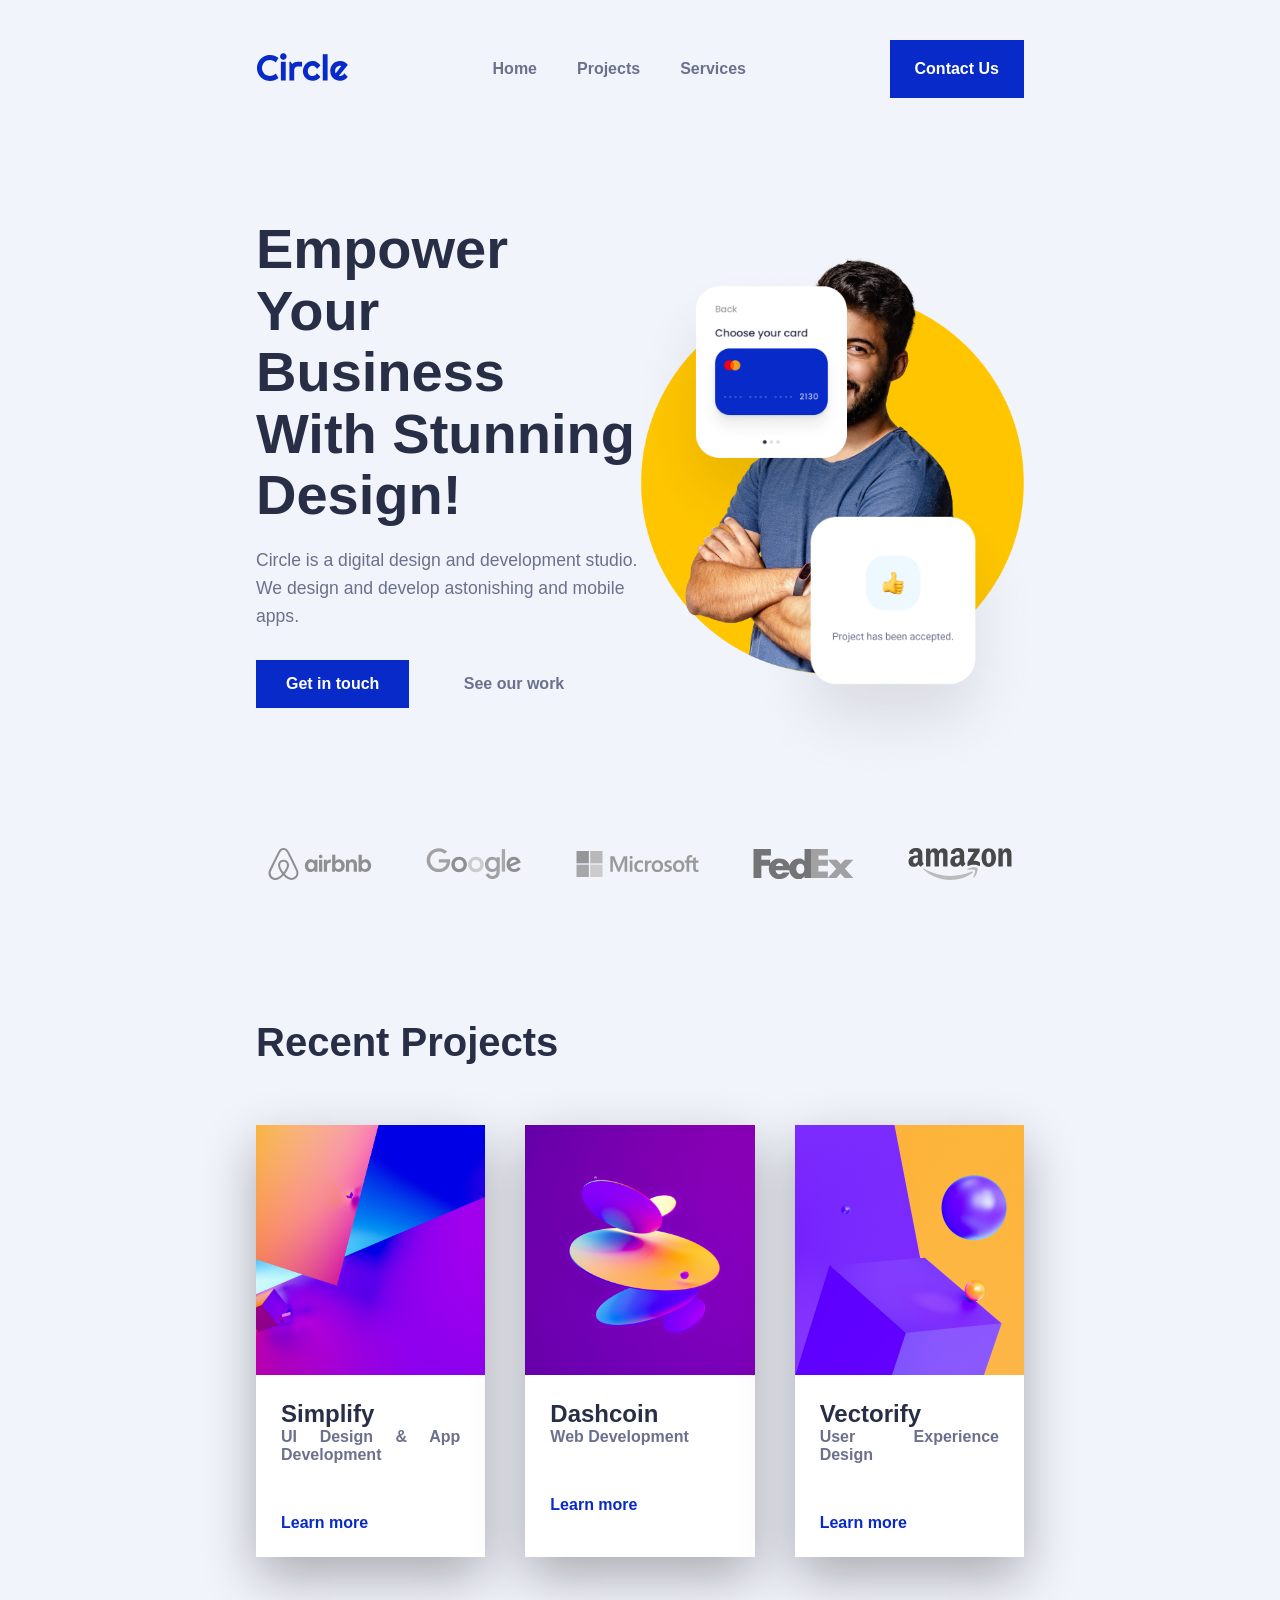
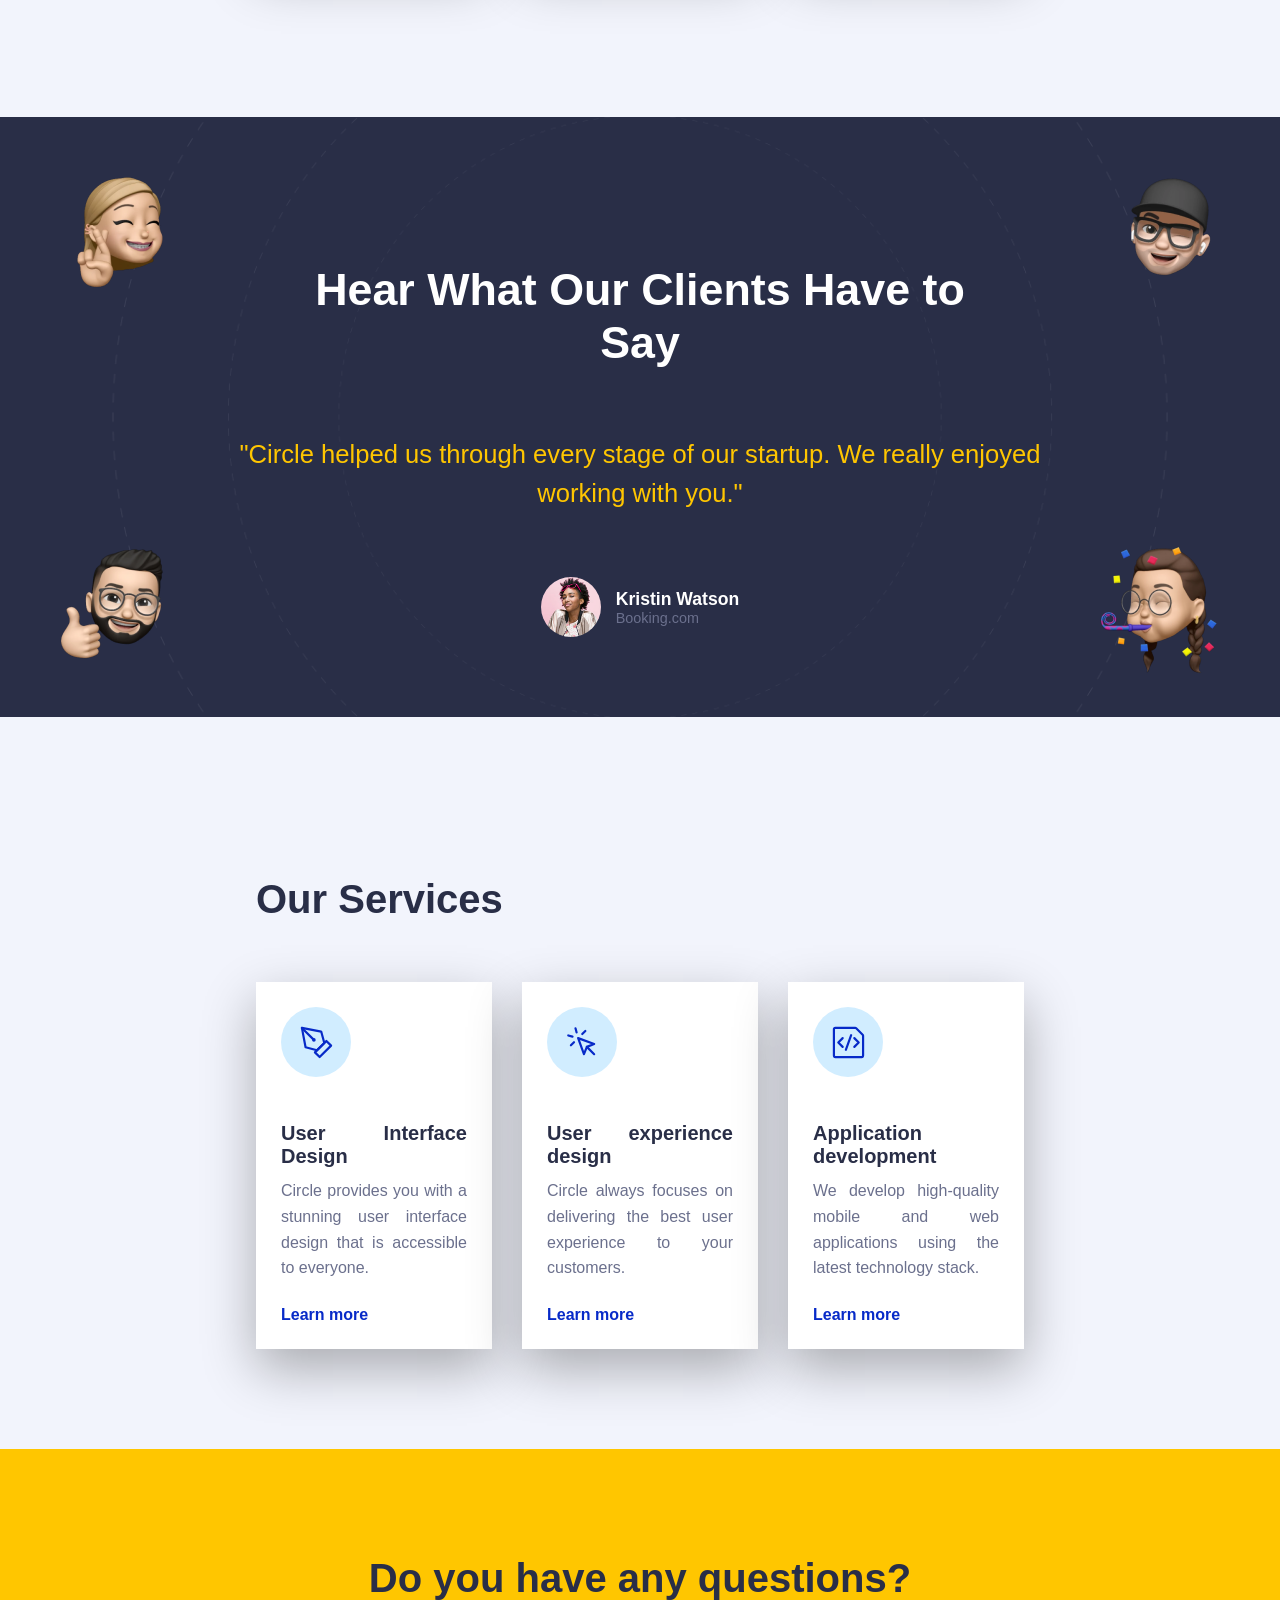
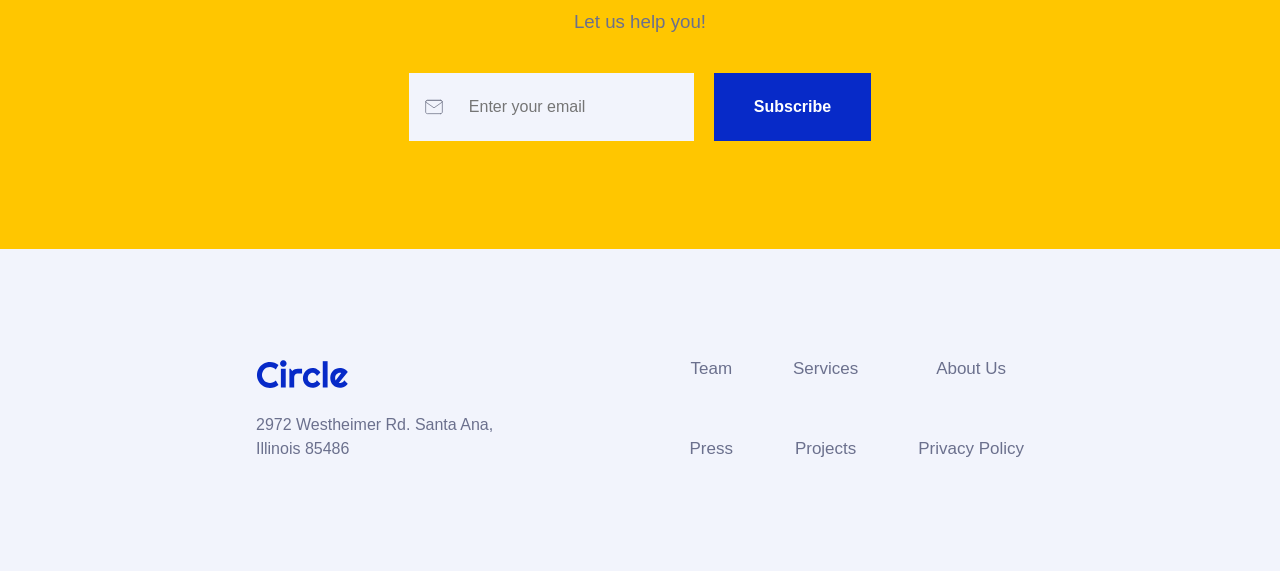
==== index.html @ 797c5183 "github limpio" ====
<!DOCTYPE html>
<html lang="en">

<head>
    <meta charset="UTF-8">
    <meta name="viewport" content="width=device-width, initial-scale=1.0">
    <title>Circle Agency - Home</title>

    <link rel="stylesheet" href="CSS/style.css">

    <link rel="icon" type="image/png" sizes="32x32" href="images/favicon/favicon-32x32.png">
    <link rel="icon" type="image/png" sizes="16x16" href="images/favicon/favicon-16x16.png">
    <link rel="shortcut icon" href="images/favicon/favicon.ico">
    <link rel="apple-touch-icon" sizes="180x180" href="images/favicon/apple-touch-icon.png">
    <link rel="manifest" href="images/favicon/site.webmanifest">
</head>

    <body>

        <header>   
            <nav>
                <div class="logo">
                    <a href="index.html"><img src="images/logos/circle.svg" alt="Circle Agency Logo"></a>
                </div>

                <ul class="nav-links">
                    <li><a href="index.html">Home</a></li>
                    <li><a href="projects.html?id=1">Projects</a></li>
                    <li><a href="#services">Services</a></li>
                </ul>
                <a href="contact.html" class="btn-contact">Contact Us</a>
            </nav>
        </header>

        <div class="div-hero">
            <div class="hero-content">
                <h1>Empower Your Business With Stunning Design!</h1>
                <h3>Circle is a digital design and development studio. We design and develop astonishing and mobile apps.</h3>                    
                <a href="#newsletter" class="btn-get">Get in touch</a>
                <a href="#projects" class="btn-see">See our work</a>
            </div>

            <div class="hero-image">
                <img src="images/hero-section/hero-image.png" alt="Hero Image"> 
                <img src="images/hero-section/card-1.png" alt="Hero Image 2">
                <img src="images/hero-section/card-2.png" alt="Hero Image 3">
            </div>
        </div>

        <section id="clients">
            <a href="#"><img src="images/logos/airbnb-logo.svg" alt="Airbnb Logo"></a>
            <a href="#"><img src="images/logos/google-logo.svg" alt="Google Logo"></a>
            <a href="#"><img src="images/logos/microsoft-logo.svg" alt="Microsoft Logo"></a>
            <a href="#"><img src="images/logos/fedex-logo.svg" alt="FedEx Logo"></a>
            <a href="#"><img src="images/logos/amazon-logo.svg" alt="Amazon Logo"></a>
        </section>

        <section id="projects">
            <h2>Recent Projects</h2>
            <div class="project-contaier">
                <article class="project-1">
                    <a href="projects.html?id=1">
                        <img src="images/projects-section/1.jpg" alt="Simplify Project">
                        <h4>Simplify</h4>
                        <p>UI Design & App Development</p>
                        <span class="learn-more">Learn more</span>
                    </a>
                </article>

                <article class="project-2">
                    <a href="projects.html?id=2">
                        <img src="images/projects-section/2.jpg" alt="Dashcoin Project">
                        <h4>Dashcoin</h4>
                        <p>Web Development</p>
                        <span class="learn-more">Learn more</span>
                    </a>
                </article>

                <article class="project-3">
                    <a href="projects.html?id=3">
                        <img src="images/projects-section/3.jpg" alt="Vectorify Project">
                        <h4>Vectorify</h4>
                        <p>User Experience Design</p>
                        <span class="learn-more">Learn more</span>
                    </a>
                </article>
            </div>
        </section>

        <section id="testimonial">
            <div class="testimonial-emojis">
                <img src="images/testimonial-section/memoji-1.png" class="emoji-1" alt="Emoji 1">
                <img src="images/testimonial-section/memoji-2.png" class="emoji-2" alt="Emoji 2">
                <img src="images/testimonial-section/memoji-3.png" class="emoji-3" alt="Emoji 3">
                <img src="images/testimonial-section/memoji-4.png" class="emoji-4" alt="Emoji 4">
            </div>
        
            <div class="testimonial-text">
                <h3>Hear What Our Clients Have to Say</h3>
            </div>

            <div class="testimonial-quote">
                <p>"Circle helped us through every stage of our startup. We really enjoyed working with you."</p>
            </div>

            <div class="testimonial-profile">
                <img src="images/testimonial-section/profile.png" alt="Profile Picture">
                <div class="testimonial-profile-info">
                    <p class="name">Kristin Watson</p>
                    <p class="origin">Booking.com</p>
                </div>
            </div>
        </section>

        <section id="services">
            <h2>Our Services</h2>

            <div class="project-contaier">
                <article>
                    <div class="circle-icono">
                        <img src="images/services-section/icons/1.svg" alt="Icon 1">
                    </div>

                    <h4>User Interface Design</h4>

                    <p>Circle provides you with a stunning user interface design that is accessible to everyone.</p>
                    <a href="">Learn more</a>
                </article>

                <article>
                    <div class="circle-icono">
                        <img src="images/services-section/icons/2.svg" alt="Icon 2">
                    </div>

                    <h4>User experience design</h4>

                    <p>Circle always focuses on delivering the best user experience to your customers.</p>
                    <a href="">Learn more</a>
                </article>

                <article>
                    <div class="circle-icono">
                        <img src="images/services-section/icons/3.svg" alt="Icon 3">
                    </div>

                    <h4>Application development</h4>

                    <p>We develop high-quality mobile and web applications using the latest technology stack.</p>
                    <a href="">Learn more</a>
                </article>
            </div>
        </section>

        <section id="newsletter">
            <h2>Do you have any questions?</h2>
            <h3>Let us help you!</h3>

            <form action="">
                <div class="input-container">
                    <img src="images/newsletter/icon/mail.svg" alt="mail" class="mail-icon">
                    <input type="email" placeholder="Enter your email">
                </div>

                <a href="contact.html" class="boton-estilo">Subscribe</a>
            </form>

        </section>

        <span class="arrow-up"></span>

        <footer class="footer">
            <div class="address-info">

                <a href="">
                    <img src="images/logos/circle.svg" alt="Circle Logo">
                </a>

                <p>2972 Westheimer Rd. Santa Ana, Illinois 85486</p>

            </div>

            <ul class="sitemap">
                <li><a href="#">Team</a></li>
                <li><a href="#services">Services</a></li>
                <li><a href="#">About Us</a></li>
                <li><a href="#">Press</a></li>
                <li><a href="projects.html?id=1">Projects</a></li>
                <li><a href="#">Privacy Policy</a></li>
            </ul>
        </footer>

    </body>
</html>
---- CSS/style.css ----
/* variables */
:root {
  /* Blues */
  --color-blue-1: #072AC8;
  --color-blue-2: #43D2FF;
  --color-blue-3: #A2D6F9;
  --color-blue-4: #D1EDFF;

  /* Neutral / Dark */
  --color-dark-1: #292E47;
  --color-dark-2: #6B708D;

  /* Light / Background */
  --color-light-1: #F2F4FC;
  --color-light-2: #ECF7FF;

  /* Accent */
  --color-yellow: #FFC600;
}


* {
    box-sizing: border-box;
    margin: 0;
    padding: 0;
    font-family: 'Roboto', sans-serif;
}

body {
    background-color: var(--color-light-1);
    font-family: 'Roboto', sans-serif;
}

/* Configuración básica de la barra */
nav {
    display: flex;
    justify-content: space-between; 
    align-items: center;            
    padding: 40px 20%;              
}

.nav-links {
    display: flex;
    list-style: none;
    gap: 40px;                      
    margin: 0;
    padding: 0;
}

.nav-links a {
    text-decoration: none;
    color: var(--color-dark-2);                  
    font-weight: 700;
    font-family: sans-serif;
}

.btn-contact {
    background-color: var(--color-blue-1);      
    color: white;
    padding: 20px 25px;
    text-decoration: none;
    font-weight: bold;
    border-radius: 0px;             
    transition: background 0.3s;
}

.btn-contact:hover {
    color: var(--color-dark-2);      
}

.nav-links a:hover {
    color: var(--color-blue-1);      
}

.logo img {
    height: 30px;                   
}

.div-hero {
    display: flex;
    align-items: center;
    justify-content: space-between;
    padding: 80px 20%;
}

.hero-content {
    flex: 1;
    max-width: 500px;
}

.hero-content h1 {
    font-size: 3.5rem;
    color: var(--color-dark-1);
    line-height: 1.1;
    margin-bottom: 20px;
    font-family: sans-serif;
}

.hero-content h3 {
    font-size: 1.1rem;
    color: var(--color-dark-2);
    font-weight: normal;
    margin-bottom: 30px;
    line-height: 1.6;
}

.hero-content .btn-see,
.hero-content .btn-get {
    display: inline-block;
    padding: 15px 30px;
    text-decoration: none;
    font-weight: bold;
    margin-right: 20px;
    transition: all 0.3s;
}

.hero-content .btn-get {
    background-color: var(--color-blue-1);
    color: white;
}

.btn-get:hover {
    color: var(--color-dark-2);
}

.hero-content .btn-see {
    background-color: transparent;
    color: var(--color-dark-2);
}

.btn-see:hover {
    color: var(--color-blue-1);
}

.hero-image {
    flex: 1;
    position: relative; 
    display: flex;
    justify-content: center;
    align-items: center;
}

.hero-image img[alt="Hero Image"] {
    width: 100%;
    max-width: 450px;
    z-index: 2;
}

.hero-image img[alt="Hero Image 2"], 
.hero-image img[alt="Hero Image 3"] {
    position: absolute;
    z-index: 3;
    width: 300px; 
}

.hero-image img[alt="Hero Image 2"] {
    top: 0;
    left: -5%;
}

.hero-image img[alt="Hero Image 3"] {
    bottom: -25%;
    right: -5%;
}

/* Clients Section (Cambiado a ID) */
#clients {
    display: flex;
    justify-content: space-around; 
    align-items: center;           
    flex-wrap: wrap;               
    padding: 60px 20%;             
    gap: 30px;                     
}

#clients a {
    display: flex;
    align-items: center;
    justify-content: center;
    opacity: 0.7;                  
    transition: all 0.3s ease;
}

#clients img {
    max-width: 150px;              
    height: auto;
    filter: grayscale(100%);       
}

#clients a:hover {
    opacity: 1;
}

#clients a:hover img {
    filter: grayscale(0%);
}

/* Projects Section*/
#projects {
    padding: 80px 20%;
}

#projects h2 {
    font-size: 2.5rem;
    color: var(--color-dark-1);
    margin-bottom: 60px;
    font-family: sans-serif;
}

.project-contaier {
    display: grid;
    grid-template-columns: repeat(3, 1fr); 
    gap: 40px; 
}

.project-contaier article {
    background-color: white;
    display: flex;
    flex-direction: column;
}

#services article:hover,
.project-contaier article:hover {
    box-shadow: 10px 10px 10px rgba(0, 0, 0, 0.637);
    transform: scale(1.05);
}

#projects .project-contaier img {
    width: 100%;
    height: 250px;
    display: block;
    object-fit: cover;
}




.project-contaier h4, 
.project-contaier p {
    padding: 0 25px; 
}

.project-contaier h4 {
    margin-top: 25px;
    margin-bottom: 0px;
    font-size: 1.5rem;
    color: var(--color-dark-1);
}

.project-contaier p {
    color: var(--color-dark-2);
    font-size: 1rem;
    margin-bottom: 50px;
    flex-grow: 1; 
}

#services a,
.project-contaier span{
    padding: 0 25px;
}

.project-contaier a {
    text-decoration: none;
    color: var(--color-blue-1);
    font-weight: 600;
    margin-bottom: 25px;
    transition: color 0.3s;
}

#services a:hover,
.project-contaier span:hover {
    text-decoration: underline;
}

/* Testimonial Section (Cambiado a ID) */
#testimonial {
    background-color: var(--color-dark-1);
    background-image: url("../images/testimonial-section/orbit.png");
    background-position: center;
    background-repeat: no-repeat;
    background-size: cover;
    max-width: 1350px;         
    margin: 80px auto;         
    padding: 80px 40px;        
    position: relative;        
    min-height: 600px;         
    display: flex;
    flex-direction: column;    
    justify-content: space-between; 
    align-items: center;       
    color: white;              
}

.testimonial-text {
    max-width: 700px;
}

.testimonial-text h3 {
    font-size: 2.8rem;
    line-height: 1.2;
    margin: 0;
    text-align: center;
}

.testimonial-quote {
    max-width: 850px;
}

.testimonial-quote p {
    font-size: 1.6rem;
    color: var(--color-yellow); 
    line-height: 1.5;
    margin: 0;
    text-align: center;
}

.testimonial-profile {
    display: flex;
    align-items: center;
    gap: 15px;
}

.testimonial-profile img {
    width: 60px;
    height: 60px;
    border-radius: 50%;
    object-fit: cover;
}

.testimonial-profile-info {
    text-align: left;
}

.testimonial-profile-info .name {
    font-weight: bold;
    font-size: 1.1rem;
    margin: 0;
}

.testimonial-profile-info .origin {
    color: var(--color-dark-2); 
    font-size: 0.9rem;
    margin: 0;
}

.testimonial-emojis img {
    position: absolute;
    width: 150px;  
    height: auto;
}

/* colocamos cada imoji en su posición (cada esquina del div testimonial)*/

.emoji-1 { top: 40px; left: 40px; }
.emoji-2 { top: 40px; right: 40px; }
.emoji-3 { bottom: 40px; left: 40px; }
.emoji-4 { bottom: 40px; right: 40px; }

/* Services Section (Cambiado a ID) */
#services {
    padding: 80px 20%;
}

#services h2 {
    font-size: 2.5rem;
    color: var(--color-dark-1);
    margin-bottom: 60px;
    font-family: sans-serif;
}

#services .project-contaier {
    display: grid;
    grid-template-columns: repeat(3, 1fr);
    gap: 30px;
}

#services article {
    background-color: white;
    display: flex;
    flex-direction: column;
    align-items: flex-start; 
}

/* añadimos el círculo alrededor de los iconos */
.circle-icono {
    background-color: var(--color-blue-4);
    border-radius: 50%;
    width: 70px;          /* Ajusta el tamaño del círculo aquí */
    height: 70px;         /* Debe ser igual al width para que sea un círculo perfecto */
    display: flex;        /* Activamos flexbox para centrar el icono */
    justify-content: center; /* Centrado horizontal */
    align-items: center;     /* Centrado vertical */
    margin-left: 25px;    /* Alineado con el padding de tus textos */
    margin-top: 25px;
    margin-bottom: 20px;
}

/* Ajustamos el tamaño del icono (SVG) dentro del círculo */
.circle-icono img {
    width: 35px;          /* El icono debe ser más pequeño que el círculo */
    height: auto;
    padding: 0;           /* Quitamos los paddings antiguos que movían la imagen */
    display: block;
}

#services h4 {
    font-size: 1.25rem;
    color: var(--color-dark-1);
    margin-bottom: 10px;
    font-family: sans-serif;
}

#services p {
    color: var(--color-dark-2);
    line-height: 1.6;
    margin-bottom: 25px;
    flex-grow: 1; 
}

#services a {
    text-decoration: none;
    color: var(--color-blue-1);
    font-weight: 600;
    transition: color 0.3s;
}

/* Footer */
.footer {
    background-color: var(--color-light-1);
    display: flex;
    justify-content: space-between; 
    align-items: flex-start;        
    padding: 60px 20%;
    margin: 50px 0px;  
}

.address-info {
    max-width: 250px;
}

.address-info img {
    height: 30px;
    margin-bottom: 20px;
}

.address-info p {
    color: var(--color-dark-2);
    font-size: 16px;
    line-height: 1.5;
}

.sitemap {
    display: grid;
    grid-template-columns: repeat(3, auto); 
    grid-template-rows: repeat(2, auto);    
    gap: 60px 60px; 
    list-style: none;
    margin: 0;
    padding: 0;
    text-align: center; 
}

.sitemap a {
    text-decoration: none;
    color: var(--color-dark-2);
    font-size: 17px;
    transition: color 0.3s ease;
}

.sitemap a:hover {
    color: var(--color-blue-1);
}

/* Newsletter (Cambiado a ID) */
#newsletter {
    background-color: var(--color-yellow);
    max-width: 1350px;         
    margin: 20px auto;         
    min-height: 400px;    
    display: flex;        
    flex-direction: column; 
    justify-content: center; 
    align-items: center;    
    padding: 40px; 
}

#newsletter h2 {
    color: var(--color-dark-1);
    font-size: 2.5rem;
    margin-bottom: 10px;
}

#newsletter h3 {
    color: var(--color-dark-2);
    font-weight: normal;
    margin-bottom: 40px;
}

#newsletter form {
    display: flex;
    justify-content: center;
    gap: 20px;
    align-items: stretch;   
}

.input-container {
    position: relative;
    max-width: 550px;
}

.mail-icon {
    position: absolute;
    left: 15px;
    top: 50%;
    transform: translateY(-50%); 
    width: 20px;
    opacity: 0.6;
}

#newsletter input {
    width: 100%;
    padding: 25px 25px 25px 60px; 
    border: none;
    background-color: var(--color-light-1);
    font-size: 1rem;
}

.boton-estilo {
    background-color: var(--color-blue-1);
    color: white;
    padding: 0 40px;
    border: none;
    font-weight: bold;
    cursor: pointer;
    transition: background 0.3s;
    display: flex;
    align-items: center;
    text-decoration: none;
}

.newsletter-subscribe:hover {
    color: var(--color-dark-2);
}

#newsletter input:hover {
    outline: 2px solid var(--color-blue-1);
}

/* El resto de estilos (Contact form, Project.html, Responsive) permanecen igual */
#contact-form {
    max-width: 1300px;
    margin: 60px auto;
    padding: 40px;
    background-color: transparent; 
}

#contact-form h1 {
    font-size: 4rem; 
    color: #2b334d;
    margin-bottom: 30px;
    font-weight: 700;
}

#contact-form div {
    margin-bottom: 20px;
}

#contact-form label {
    display: block;
    margin-bottom: 12px;
    color: #6b728e;
    font-size: 1.1rem;
}

#contact-form input[type="text"],
#contact-form input[type="email"],
#contact-form input[type="phone"],
#message,
#contact-form textarea {
    width: 100%;
    padding: 22px;
    border: none;
    background-color: #e2e6f0; 
    font-size: 1rem;
    color: #2b334d;
    outline: none;
    transition: all 0.3s ease;
}

#contact-form input:hover, 
#contact-form textarea:hover {
    background-color: #d8dceb;
}

#message {
    min-height: 200px; 
}

#contact-form > div:nth-of-type(2) {
    display: flex;
    gap: 30px;
}

#contact-form > div:nth-of-type(2) > div {
    flex: 1; 
}

#submitBtn {
    width: 100%;
    background-color: #072ac8; 
    color: white;
    padding: 25px;
    border: none;
    font-size: 1.1rem;
    font-weight: 600;
    cursor: pointer;
    margin-top: 30px;
    transition: background-color 0.3s;
}

#submitBtn:hover {
    background-color: #051a80;
}

#project {
    max-width: 1300px; 
    width: 100%;
    margin: 80px auto; 
    padding: 0 40px;
}

.title {
    font-size: 2.5rem;
    font-weight: 800;
    color: #1a202c;
    margin-bottom: 8px;
}

#project > div:first-of-type {
    display: flex;
    justify-content: space-between; 
    align-items: center;
    margin-bottom: 40px;
    color: #718096; 
    font-size: 1.23rem;
}

.project-image {
    width: 100%;
    margin-bottom: 40px;
}

/* Imagen principal de projects.html*/
.project-image img {
    width: 100%;
    height: auto;
    display: block;
    border-radius: 4px;
}

article {
    color: #4a5568;
    font-size: 1rem;
    text-align: justify; 
    max-width: 100%;
}

/*poner sombra muy suave detrás de las tarjetas de projects, services y la imagen general de projects.html*/
.project-image img{
    box-shadow: 0 20px 50px rgba(0, 0, 0, 0.7);
}
.project-contaier article{
    box-shadow: 0 20px 50px rgba(0, 0, 0, 0.3);
}


/* RESPONSIVE */
@media (max-width: 992px) {
    .div-hero {
        flex-direction: column;
        text-align: center;
        padding: 40px 5%;
    }
    
    .hero-content {
        margin-bottom: 50px;
    }

    .hero-image img[alt="Hero Image 2"] {
        left: 0;
    }

    #services .project-contaier {
        grid-template-columns: 1fr;
    }

    #testimonial {
        padding: 80px 20px;
    }
    
    #testimonial-text h3 {
        font-size: 2rem;
    }
    
    .testimonial-emojis {
        display: none;
    }
}

@media (max-width: 768px) {
    .footer {
        flex-direction: column;
        gap: 40px;
    }
    
    .sitemap {
        grid-template-columns: repeat(2, 1fr); 
    }

    .project-contaier {
        grid-template-columns: 1fr;
    }
}
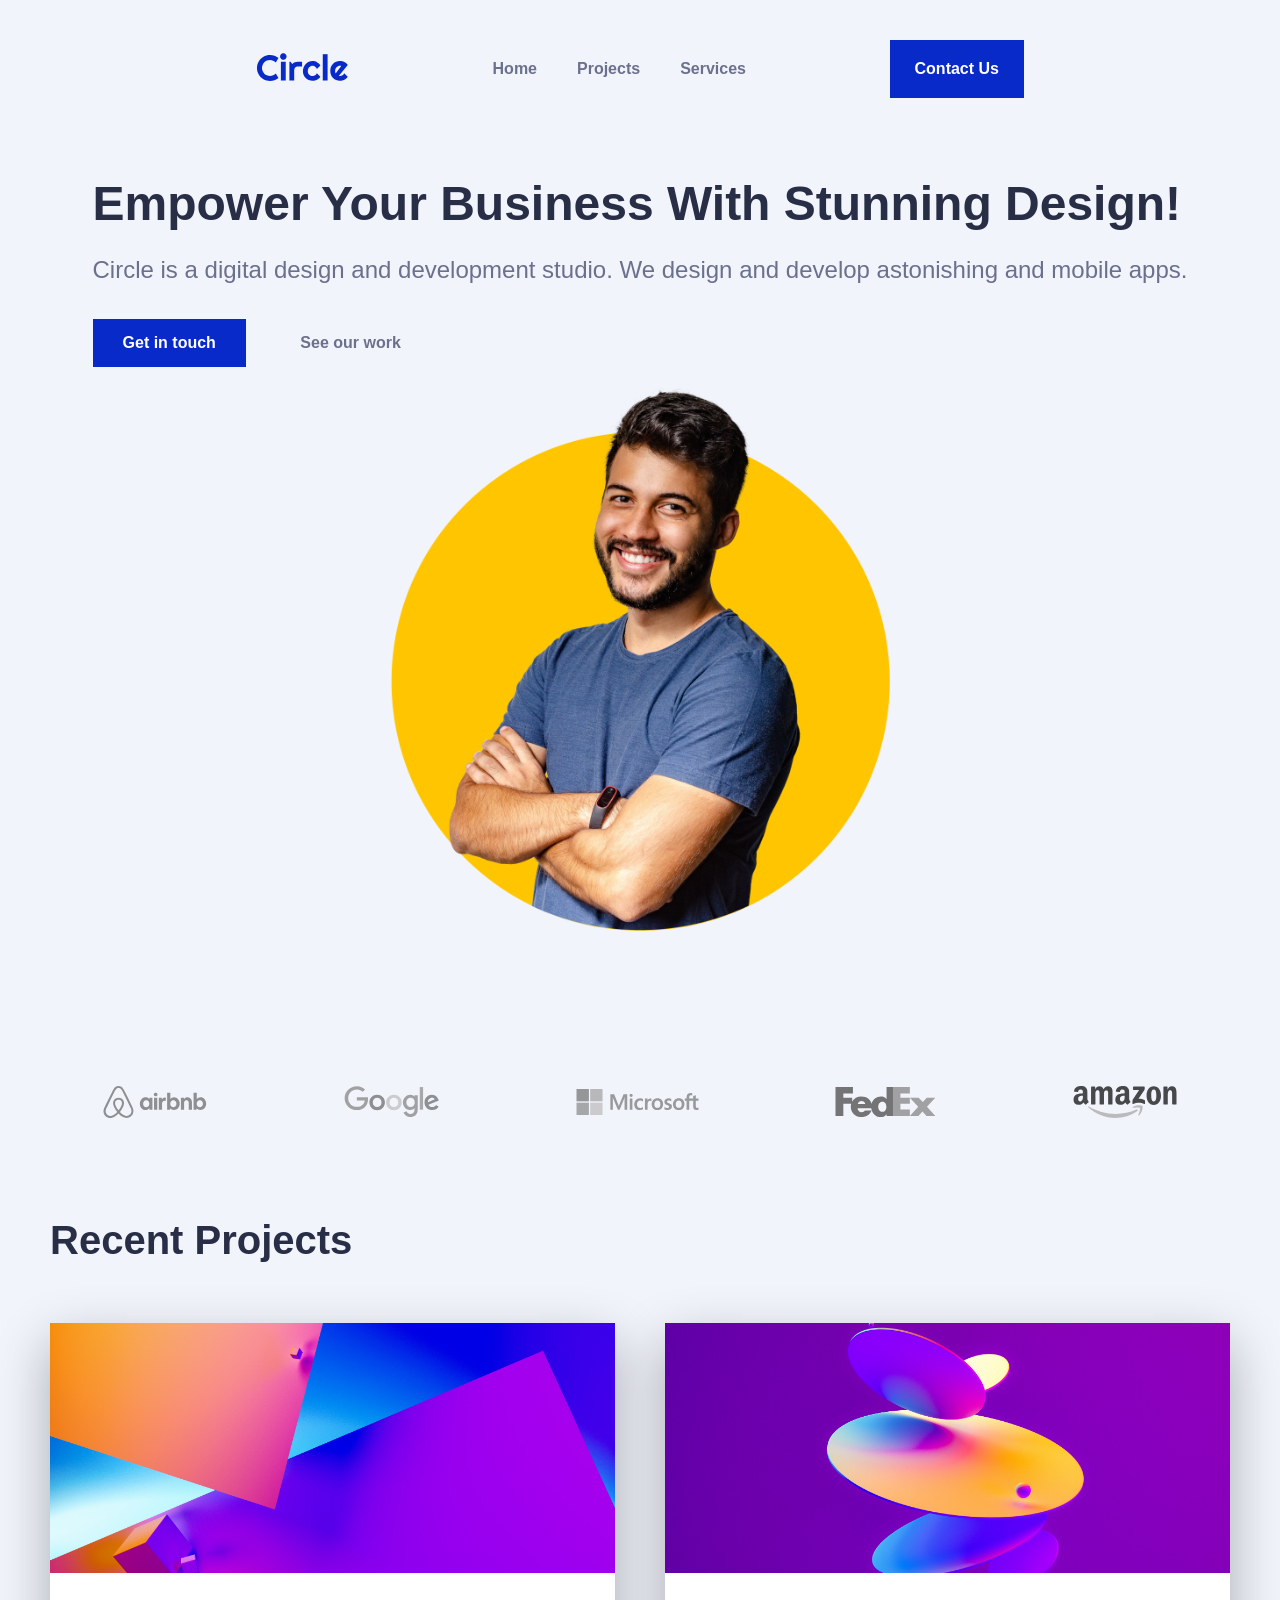
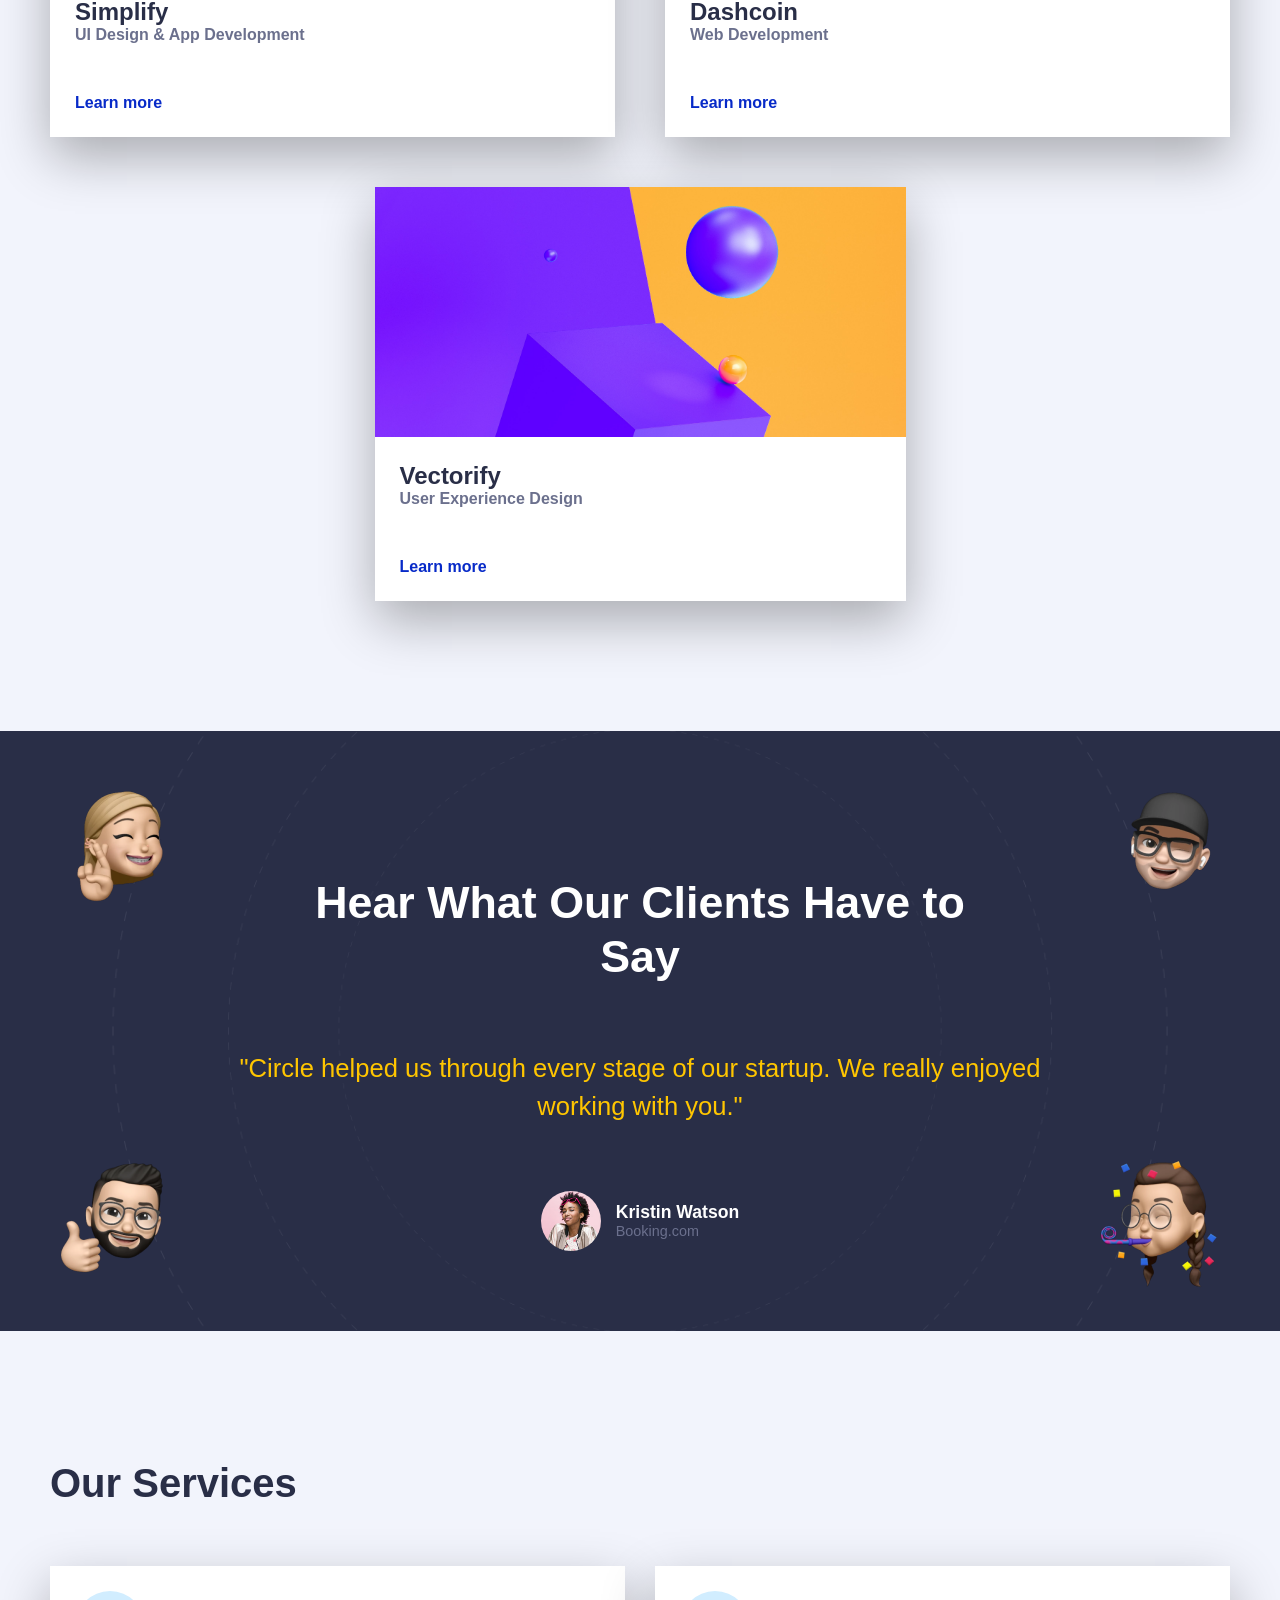
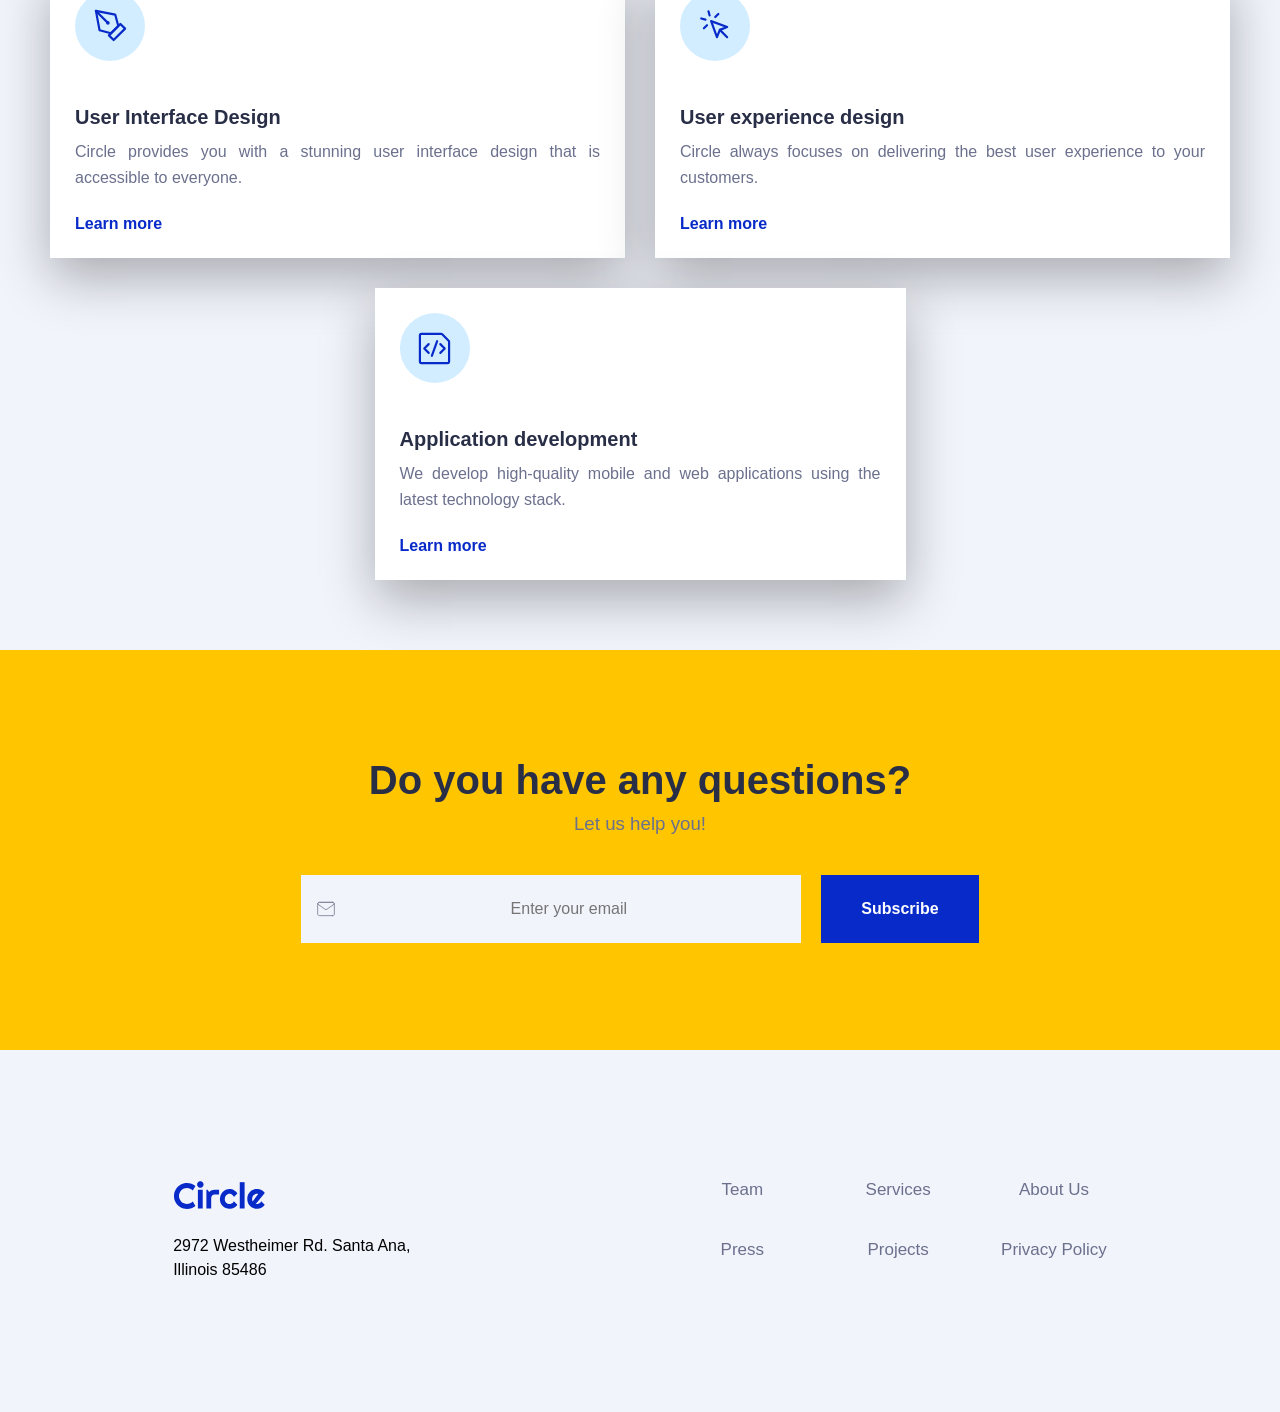
==== commit 865745fb: "Responsive terminado, deploy en Netlify" ====
--- a/index.html
+++ b/index.html
@@ -13,12 +13,14 @@
     <link rel="shortcut icon" href="images/favicon/favicon.ico">
     <link rel="apple-touch-icon" sizes="180x180" href="images/favicon/apple-touch-icon.png">
     <link rel="manifest" href="images/favicon/site.webmanifest">
+    
 </head>
 
     <body>
 
-        <header>   
+        <header> 
             <nav>
+                
                 <div class="logo">
                     <a href="index.html"><img src="images/logos/circle.svg" alt="Circle Agency Logo"></a>
                 </div>
@@ -26,147 +28,173 @@
                 <ul class="nav-links">
                     <li><a href="index.html">Home</a></li>
                     <li><a href="projects.html?id=1">Projects</a></li>
-                    <li><a href="#services">Services</a></li>
+                    <li><a href="index.html#services">Services</a></li>
                 </ul>
+
                 <a href="contact.html" class="btn-contact">Contact Us</a>
+
+                <!-- botón de menú hamburguesa escondido -->
+                <!-- Lo crearemos con CSS y JavaScript para que solo aparezca en pantallas pequeñas -->
+                <div class="nav-menu-icon" id="hamburger-menu">
+                    <span></span>
+                    <span></span>
+                    <span></span>
+                </div>
+            
+
             </nav>
         </header>
 
-        <div class="div-hero">
-            <div class="hero-content">
-                <h1>Empower Your Business With Stunning Design!</h1>
-                <h3>Circle is a digital design and development studio. We design and develop astonishing and mobile apps.</h3>                    
-                <a href="#newsletter" class="btn-get">Get in touch</a>
-                <a href="#projects" class="btn-see">See our work</a>
+        <main>
+            <!-- Menu desplegable para móviles, inicialmente oculto, se mostrará al hacer clic en el ícono de menú hamburguesa -->
+            <div class="mobile-menu" id="mobile-menu">
+
+                <span class="close-menu" id="close-menu">X</span>
+                
+                <ul class="mobile-nav-links">
+                    <li><a href="index.html">Home</a></li>
+                    <li><a href="projects.html?id=1">Projects</a></li>
+                    <li><a href="index.html#services">Services</a></li>
+                    <li><a href="contact.html">Contact Us</a></li>
+                </ul>
+
             </div>
-
-            <div class="hero-image">
-                <img src="images/hero-section/hero-image.png" alt="Hero Image"> 
-                <img src="images/hero-section/card-1.png" alt="Hero Image 2">
-                <img src="images/hero-section/card-2.png" alt="Hero Image 3">
+            <div class="div-hero">
+                <div class="hero-content">
+                    <h1>Empower Your Business With Stunning Design!</h1>
+                    <h3>Circle is a digital design and development studio. We design and develop astonishing and mobile apps.</h3>                    
+                    <a href="#newsletter" class="btn-get">Get in touch</a>
+                    <a href="#projects" class="btn-see">See our work</a>
+                </div>
+
+                <div class="hero-image">
+                    <img src="images/hero-section/hero-image.png" alt="Hero Image"> 
+                    <img src="images/hero-section/card-1.png" alt="Hero Image 2">
+                    <img src="images/hero-section/card-2.png" alt="Hero Image 3">
+                </div>
             </div>
-        </div>
-
-        <section id="clients">
-            <a href="#"><img src="images/logos/airbnb-logo.svg" alt="Airbnb Logo"></a>
-            <a href="#"><img src="images/logos/google-logo.svg" alt="Google Logo"></a>
-            <a href="#"><img src="images/logos/microsoft-logo.svg" alt="Microsoft Logo"></a>
-            <a href="#"><img src="images/logos/fedex-logo.svg" alt="FedEx Logo"></a>
-            <a href="#"><img src="images/logos/amazon-logo.svg" alt="Amazon Logo"></a>
-        </section>
-
-        <section id="projects">
-            <h2>Recent Projects</h2>
-            <div class="project-contaier">
-                <article class="project-1">
-                    <a href="projects.html?id=1">
-                        <img src="images/projects-section/1.jpg" alt="Simplify Project">
-                        <h4>Simplify</h4>
-                        <p>UI Design & App Development</p>
-                        <span class="learn-more">Learn more</span>
-                    </a>
-                </article>
-
-                <article class="project-2">
-                    <a href="projects.html?id=2">
-                        <img src="images/projects-section/2.jpg" alt="Dashcoin Project">
-                        <h4>Dashcoin</h4>
-                        <p>Web Development</p>
-                        <span class="learn-more">Learn more</span>
-                    </a>
-                </article>
-
-                <article class="project-3">
-                    <a href="projects.html?id=3">
-                        <img src="images/projects-section/3.jpg" alt="Vectorify Project">
-                        <h4>Vectorify</h4>
-                        <p>User Experience Design</p>
-                        <span class="learn-more">Learn more</span>
-                    </a>
-                </article>
-            </div>
-        </section>
-
-        <section id="testimonial">
-            <div class="testimonial-emojis">
-                <img src="images/testimonial-section/memoji-1.png" class="emoji-1" alt="Emoji 1">
-                <img src="images/testimonial-section/memoji-2.png" class="emoji-2" alt="Emoji 2">
-                <img src="images/testimonial-section/memoji-3.png" class="emoji-3" alt="Emoji 3">
-                <img src="images/testimonial-section/memoji-4.png" class="emoji-4" alt="Emoji 4">
-            </div>
-        
-            <div class="testimonial-text">
-                <h3>Hear What Our Clients Have to Say</h3>
-            </div>
-
-            <div class="testimonial-quote">
-                <p>"Circle helped us through every stage of our startup. We really enjoyed working with you."</p>
-            </div>
-
-            <div class="testimonial-profile">
-                <img src="images/testimonial-section/profile.png" alt="Profile Picture">
-                <div class="testimonial-profile-info">
-                    <p class="name">Kristin Watson</p>
-                    <p class="origin">Booking.com</p>
-                </div>
-            </div>
-        </section>
-
-        <section id="services">
-            <h2>Our Services</h2>
-
-            <div class="project-contaier">
-                <article>
-                    <div class="circle-icono">
-                        <img src="images/services-section/icons/1.svg" alt="Icon 1">
+
+            <section id="clients">
+                <a href="#"><img src="images/logos/airbnb-logo.svg" alt="Airbnb Logo"></a>
+                <a href="#"><img src="images/logos/google-logo.svg" alt="Google Logo"></a>
+                <a href="#"><img src="images/logos/microsoft-logo.svg" alt="Microsoft Logo"></a>
+                <a href="#"><img src="images/logos/fedex-logo.svg" alt="FedEx Logo"></a>
+                <a href="#"><img src="images/logos/amazon-logo.svg" alt="Amazon Logo"></a>
+            </section>
+
+            <section id="projects">
+                <h2>Recent Projects</h2>
+                <div class="project-contaier">
+                    <article class="project-1">
+                        <a href="projects.html?id=1">
+                            <img src="images/projects-section/1.jpg" alt="Simplify Project">
+                            <h4>Simplify</h4>
+                            <p>UI Design & App Development</p>
+                            <span class="learn-more">Learn more</span>
+                        </a>
+                    </article>
+
+                    <article class="project-2">
+                        <a href="projects.html?id=2">
+                            <img src="images/projects-section/2.jpg" alt="Dashcoin Project">
+                            <h4>Dashcoin</h4>
+                            <p>Web Development</p>
+                            <span class="learn-more">Learn more</span>
+                        </a>
+                    </article>
+
+                    <article class="project-3">
+                        <a href="projects.html?id=3">
+                            <img src="images/projects-section/3.jpg" alt="Vectorify Project">
+                            <h4>Vectorify</h4>
+                            <p>User Experience Design</p>
+                            <span class="learn-more">Learn more</span>
+                        </a>
+                    </article>
+                </div>
+            </section>
+
+            <section id="testimonial">
+                <div class="testimonial-emojis">
+                    <img src="images/testimonial-section/memoji-1.png" class="emoji-1" alt="Emoji 1">
+                    <img src="images/testimonial-section/memoji-2.png" class="emoji-2" alt="Emoji 2">
+                    <img src="images/testimonial-section/memoji-3.png" class="emoji-3" alt="Emoji 3">
+                    <img src="images/testimonial-section/memoji-4.png" class="emoji-4" alt="Emoji 4">
+                </div>
+            
+                <div class="testimonial-text">
+                    <h3>Hear What Our Clients Have to Say</h3>
+                </div>
+
+                <div class="testimonial-quote">
+                    <p>"Circle helped us through every stage of our startup. We really enjoyed working with you."</p>
+                </div>
+
+                <div class="testimonial-profile">
+                    <img src="images/testimonial-section/profile.png" alt="Profile Picture">
+                    <div class="testimonial-profile-info">
+                        <p class="name">Kristin Watson</p>
+                        <p class="origin">Booking.com</p>
                     </div>
-
-                    <h4>User Interface Design</h4>
-
-                    <p>Circle provides you with a stunning user interface design that is accessible to everyone.</p>
-                    <a href="">Learn more</a>
-                </article>
-
-                <article>
-                    <div class="circle-icono">
-                        <img src="images/services-section/icons/2.svg" alt="Icon 2">
+                </div>
+            </section>
+
+            <section id="services">
+                <h2>Our Services</h2>
+
+                <div class="project-contaier">
+                    <article>
+                        <div class="circle-icono">
+                            <img src="images/services-section/icons/1.svg" alt="Icon 1">
+                        </div>
+
+                        <h4>User Interface Design</h4>
+
+                        <p>Circle provides you with a stunning user interface design that is accessible to everyone.</p>
+                        <a href="">Learn more</a>
+                    </article>
+
+                    <article>
+                        <div class="circle-icono">
+                            <img src="images/services-section/icons/2.svg" alt="Icon 2">
+                        </div>
+
+                        <h4>User experience design</h4>
+
+                        <p>Circle always focuses on delivering the best user experience to your customers.</p>
+                        <a href="">Learn more</a>
+                    </article>
+
+                    <article>
+                        <div class="circle-icono">
+                            <img src="images/services-section/icons/3.svg" alt="Icon 3">
+                        </div>
+
+                        <h4>Application development</h4>
+
+                        <p>We develop high-quality mobile and web applications using the latest technology stack.</p>
+                        <a href="">Learn more</a>
+                    </article>
+                </div>
+            </section>
+
+            <section id="newsletter">
+                <h2>Do you have any questions?</h2>
+                <h3>Let us help you!</h3>
+
+                <form action="">
+                    <div class="input-container">
+                        <img src="images/newsletter/icon/mail.svg" alt="mail" class="mail-icon">
+                        <input type="email" placeholder="Enter your email">
                     </div>
 
-                    <h4>User experience design</h4>
-
-                    <p>Circle always focuses on delivering the best user experience to your customers.</p>
-                    <a href="">Learn more</a>
-                </article>
-
-                <article>
-                    <div class="circle-icono">
-                        <img src="images/services-section/icons/3.svg" alt="Icon 3">
-                    </div>
-
-                    <h4>Application development</h4>
-
-                    <p>We develop high-quality mobile and web applications using the latest technology stack.</p>
-                    <a href="">Learn more</a>
-                </article>
-            </div>
-        </section>
-
-        <section id="newsletter">
-            <h2>Do you have any questions?</h2>
-            <h3>Let us help you!</h3>
-
-            <form action="">
-                <div class="input-container">
-                    <img src="images/newsletter/icon/mail.svg" alt="mail" class="mail-icon">
-                    <input type="email" placeholder="Enter your email">
-                </div>
-
-                <a href="contact.html" class="boton-estilo">Subscribe</a>
-            </form>
-
-        </section>
-
-        <span class="arrow-up"></span>
+                    <a href="contact.html" class="boton-estilo">Subscribe</a>
+                </form>
+
+            </section>
+
+            <span class="arrow-up"></span>
+        </main>
 
         <footer class="footer">
             <div class="address-info">
@@ -189,5 +217,7 @@
             </ul>
         </footer>
 
+        <script src="Scripts/index.js"></script>
+    
     </body>
 </html>
--- a/CSS/style.css
+++ b/CSS/style.css
@@ -26,9 +26,18 @@
     font-family: 'Roboto', sans-serif;
 }
 
-body {
+html, body {
     background-color: var(--color-light-1);
     font-family: 'Roboto', sans-serif;
+    overflow-x: hidden; /* Corta cualquier cosa que sobresalga por los lados */
+    width: 100%;
+    position: relative;
+}
+
+/* Imágenes. Aseguramos que se muestren correctamente */
+img {
+    max-width: 100%;
+    height: auto;
 }
 
 /* Configuración básica de la barra */
@@ -37,6 +46,10 @@
     justify-content: space-between; 
     align-items: center;            
     padding: 40px 20%;              
+}
+.nav-menu-icon {
+  display: none; /* Oculto por defecto, se mostrará en móvil */
+
 }
 
 .nav-links {
@@ -76,11 +89,66 @@
     height: 30px;                   
 }
 
+/* Menú Lateral Móvil */
+.mobile-menu {
+    position: fixed;
+    top: 0;
+    right: -100%; /* Totalmente fuera de la pantalla a la derecha */
+    width: 200px;  /* Ancho del menú */
+    height: 100%;
+    background-color: rgba(7, 42, 200, 0.90); /* Azul oscuro transparente */
+    z-index: 2000; /* Por encima de todo */
+    display: flex;
+    flex-direction: column;
+    padding: 80px 40px;
+    transition: right 0.5s ease-in-out; /* Animación de deslizamiento */
+    box-shadow: -5px 0 15px rgba(0,0,0,0.3);
+}
+
+/* Clase que activaremos con JS para mostrar el menú */
+.mobile-menu.active {
+    right: 0; /* Lo movemos al borde derecho */
+}
+
+.close-menu {
+    position: absolute;
+    top: 17px;
+    right: 25px;
+    font-size: 35px;
+    color: black;
+    cursor: pointer;
+    font-weight: bold;
+}
+
+.mobile-nav-links {
+    list-style: none;
+    padding: 0;
+    margin-top: 50px;
+}
+
+.mobile-nav-links li {
+    margin-bottom: 30px;
+}
+
+.mobile-nav-links a {
+    color: var(--color-dark-2);
+    text-decoration: none;
+    font-size: 1.5rem;
+    font-weight: 600;
+    transition: opacity 0.3s;
+}
+
+.mobile-nav-links a:hover {
+    color: black;
+    opacity: 0.7;
+}
+
+/* HERO SECTION*/
 .div-hero {
     display: flex;
     align-items: center;
     justify-content: space-between;
-    padding: 80px 20%;
+    padding: 30px 20%;
 }
 
 .hero-content {
@@ -89,7 +157,7 @@
 }
 
 .hero-content h1 {
-    font-size: 3.5rem;
+    font-size: 2.5rem;
     color: var(--color-dark-1);
     line-height: 1.1;
     margin-bottom: 20px;
@@ -133,34 +201,37 @@
 }
 
 .hero-image {
-    flex: 1;
     position: relative; 
     display: flex;
     justify-content: center;
     align-items: center;
-}
-
+    width: 50%;
+    max-width: 500px;
+    margin: 0 auto;
+}
+/* Tarjeta Principal del chico con fondo amarrillo */
 .hero-image img[alt="Hero Image"] {
     width: 100%;
-    max-width: 450px;
+    height: auto;
     z-index: 2;
 }
 
-.hero-image img[alt="Hero Image 2"], 
+/* Tarjeta Superior Izquierda (Tarjeta de Crédito) */
+.hero-image img[alt="Hero Image 2"] {
+    position: absolute;
+    width: 60%; /* Tamaño relativo al contenedor */
+    top: -5%;    /* Se mantiene arriba aunque cambie el tamaño */
+    left: -10%; /* Sobresale un poco hacia la izquierda */
+    z-index: 3;
+}
+
+/* Tarjeta Inferior Derecha (Project accepted) */
 .hero-image img[alt="Hero Image 3"] {
     position: absolute;
+    width: 60%;
+    bottom: -20%; /* Se mantiene abajo */
+    right: -20%;/* Sobresale un poco hacia la derecha */
     z-index: 3;
-    width: 300px; 
-}
-
-.hero-image img[alt="Hero Image 2"] {
-    top: 0;
-    left: -5%;
-}
-
-.hero-image img[alt="Hero Image 3"] {
-    bottom: -25%;
-    right: -5%;
 }
 
 /* Clients Section (Cambiado a ID) */
@@ -279,8 +350,8 @@
     background-position: center;
     background-repeat: no-repeat;
     background-size: cover;
-    max-width: 1350px;         
-    margin: 80px auto;         
+    max-width: 1350px;          
+    margin: 80px auto;          
     padding: 80px 40px;        
     position: relative;        
     min-height: 600px;         
@@ -428,10 +499,14 @@
 .footer {
     background-color: var(--color-light-1);
     display: flex;
-    justify-content: space-between; 
-    align-items: flex-start;        
-    padding: 60px 20%;
-    margin: 50px 0px;  
+    justify-content: space-around; 
+    align-items: flex-start;
+    max-width: 1300px; 
+    margin: 50px auto;       
+    padding: 80px 40px;
+    width: 100%;
+    box-sizing: border-box;
+     
 }
 
 .address-info {
@@ -444,16 +519,16 @@
 }
 
 .address-info p {
-    color: var(--color-dark-2);
+    color: black;
     font-size: 16px;
     line-height: 1.5;
 }
 
 .sitemap {
     display: grid;
-    grid-template-columns: repeat(3, auto); 
+    grid-template-columns: repeat(3, 1fr); 
     grid-template-rows: repeat(2, auto);    
-    gap: 60px 60px; 
+    gap: 40px 50px;
     list-style: none;
     margin: 0;
     padding: 0;
@@ -471,11 +546,11 @@
     color: var(--color-blue-1);
 }
 
-/* Newsletter (Cambiado a ID) */
+/* Newsletter */
 #newsletter {
     background-color: var(--color-yellow);
-    max-width: 1350px;         
-    margin: 20px auto;         
+    max-width: 1350px;          
+    margin: 20px auto;          
     min-height: 400px;    
     display: flex;        
     flex-direction: column; 
@@ -505,7 +580,7 @@
 
 .input-container {
     position: relative;
-    max-width: 550px;
+    width: 500px;
 }
 
 .mail-icon {
@@ -518,6 +593,7 @@
 }
 
 #newsletter input {
+    text-align: center;
     width: 100%;
     padding: 25px 25px 25px 60px; 
     border: none;
@@ -547,6 +623,8 @@
 }
 
 /* El resto de estilos (Contact form, Project.html, Responsive) permanecen igual */
+
+/* Contact.html Form */
 #contact-form {
     max-width: 1300px;
     margin: 60px auto;
@@ -578,6 +656,7 @@
 #message,
 #contact-form textarea {
     width: 100%;
+    margin-bottom: 1%;
     padding: 22px;
     border: none;
     background-color: #e2e6f0; 
@@ -587,6 +666,19 @@
     transition: all 0.3s ease;
 }
 
+/* Clase que aplicaremos mediante JavaScript para añadir a los inputs si hay error */
+.input-error {
+    border: 3px solid #ff4d4d !important; /* Rojo intenso y borde ancho */
+    outline: none; /* Quitamos el borde azul por defecto de los navegadores */
+}
+/* añadiendo estilo para los mensajes de error */
+.errorForm {
+    color: #ff4d4d;
+    font-weight: 600;
+    font-size: 0.9rem;
+    margin-top: 5px;
+}
+
 #contact-form input:hover, 
 #contact-form textarea:hover {
     background-color: #d8dceb;
@@ -614,13 +706,69 @@
     font-size: 1.1rem;
     font-weight: 600;
     cursor: pointer;
-    margin-top: 30px;
     transition: background-color 0.3s;
 }
 
 #submitBtn:hover {
     background-color: #051a80;
 }
+
+/* el modal para submit*/
+/* El contenedor que cubre TODA la pantalla */
+.contact-modal {
+    display: none ; /* Oculto por defecto */
+    position: fixed; /* Se queda fijo aunque hagas scroll */
+    z-index: 1000; /* Siempre por encima de todo */
+    left: 0;
+    top: 0;
+    width: 100%;
+    height: 100%;
+    background-color: rgba(0, 0, 0, 0.5); /* Fondo negro semitransparente */
+    justify-content: center;
+    align-items: center;
+}
+
+/* La caja blanca del mensaje */
+.modal-content {
+    background-color: white;
+    padding: 50px;
+    border-radius: 15px;
+    text-align: center;
+    max-width: 500px;
+    width: 100%;
+    height: auto;
+    position: relative; /* Para posicionar la X de cierre */
+    box-shadow: 0 5px 15px rgba(0,0,0,0.3);
+}
+
+.modal-logo {
+    position: absolute;
+    width: 80px;
+    margin-bottom: 20px;
+    top: 20px;
+    left: 25px;
+}
+
+.modal-content h2{
+    font-size: 1.7rem;
+    padding-bottom: 5%;
+}
+
+.close-button {
+    position: absolute;
+    top: 20px;
+    right: 25px;
+    font-size: 25px;
+    font-weight: bold;
+    color: var(--color-dark-2);
+    cursor: pointer;
+}
+
+.close-button:hover {
+    color: var(--color-blue-1);
+}
+
+/* Projects.html Styles */
 
 #project {
     max-width: 1300px; 
@@ -674,50 +822,246 @@
 }
 
 
-/* RESPONSIVE */
-@media (max-width: 992px) {
+/* RESPONSIVE (Móviles y Tablets) */
+
+/* RESPONSIVE contact.html */
+@media (max-width: 1406px) {
+    #projects, #services, #clients {
+        padding: 50px; /* Reducimos el padding a 50px */
+    }
+    /* atacamos antes la section hero para que se vea mejor*/
+   /* section hero */
     .div-hero {
+    margin: 0px 20px;
+    flex-direction: column; /* Apila los elementos */
+    text-align: left;     /* Centra el texto para que luzca mejor en móvil */
+    padding: 40px 20px;     /* Reducimos el padding lateral */
+    padding-bottom: 100px;
+    }
+
+    .hero-content {
+        max-width: 100%;
+        margin-bottom: 10px;    /* Espacio antes de la imagen */
+    }
+
+    .hero-content h1 {
+        font-size: 3rem;      /* Ajustamos el tamaño del título */
+    }
+
+    .hero-content h3 {
+        font-size: 1.5rem;      /* Ajustamos el tamaño del subtítulo */
+    }
+
+    .hero-image img[alt="Hero Image"] {
+        width: 1000px;
+    }
+
+    .hero-image img[alt="Hero Image 2"], 
+    .hero-image img[alt="Hero Image 3"] {
+        display: none; /* La solución más limpia para móviles: ocultar las tarjetas */
+    }
+
+
+    /* section projects */
+    /* Forzamos a que el contenedor use exactamente 2 columnas */
+    .project-contaier {
+        display: grid;
+        grid-template-columns: repeat(2, 1fr);
+        gap: 50px; /* espacio entre las tarjetas */
+       
+    }
+    /* Si el último elemento es impar, lo centramos ocupando las dos columnas */
+    .project-contaier article:last-child:nth-child(odd) {
+        grid-column: 1 / span 2; /* Ocupa el ancho de las dos columnas */
+        justify-self: center;    /* Se centra horizontalmente */
+        width: 45%;              /* Ajusta este ancho para que coincida con las de arriba */
+    }
+    
+    /* section services */
+
+    /* Corregido: Usamos el ID #services para que el navegador sepa a qué sección aplicar el grid de 2 columnas */
+    #services .project-contaier {
+        display: grid;
+        grid-template-columns: repeat(2, 1fr);
+        gap: 30px;
+    }
+
+    /* Centramos la última tarjeta de servicios si es impar */
+    #services .project-contaier article:last-child:nth-child(odd) {
+        grid-column: 1 / span 2;
+        justify-self: center;
+        width: 45%;
+    }
+
+
+
+}
+
+@media (max-width: 986px) {
+    
+    nav, .div-hero, #projects, #services, #clients {
+        padding: 20px; /* Reducimos el padding de 20% a algo fijo para móvil */
+    }
+
+    /* NAVEGACIÓN */
+    .nav-links, .btn-contact {
+        display: none; /* Ocultamos los links y el botón en móvil */
+    }
+
+    /* Creamos el hueco para la hamburguesa */
+    .nav-mobile-hamburger {
+        display: block;
+        width: 30px;
+        height: 25px;
+        cursor: pointer;
+        position: relative;
+        border: 2px dashed #072ac8; /* Marcador visual temporal */
+    }
+
+    .nav-menu-icon {
+        display: flex; /* Ahora sí se muestra el contenedor */
         flex-direction: column;
+        justify-content: space-around;
+        width: 30px;
+        height: 25px;
+        cursor: pointer;
+    }
+
+    /* Dibujamos las 3 rayitas (los <span> que tienes en el HTML) */
+    .nav-menu-icon span {
+        width: 100%;
+        height: 3px;
+        background-color: var(--color-blue-1); /* Color azul de tu marca */
+        border-radius: 10px;
+        transition: all 0.3s linear;
+    }
+    /*INDEX html*/
+
+    /* FORMULARIO */
+    #contact-form {
+        margin: 20px;
+        padding: 20px;
+    }
+
+    #contact-form h1 {
+        font-size: 2.5rem; /* Título más pequeño para que no se corte */
+    }
+
+    /* La fila de Email y Phone que era 'flex' ahora es vertical */
+    #contact-form > div:nth-of-type(2) {
+        flex-direction: column;
+        gap: 0; /* Quitamos el gap lateral */
+    }
+
+    #contact-form input[type="text"],
+    #contact-form input[type="email"],
+    #contact-form input[type="phone"],
+    #contact-form textarea {
+        padding: 15px; /* Inputs menos altos para ahorrar espacio */
+    }
+
+    #submitBtn {
+        padding: 18px;
+    }
+
+    /* MODAL RESPONSIVE */
+    .modal-content {
+        width: 90%;
+        padding: 30px;
+    }
+    
+    /* FOOTER RESPONSIVE */
+    .footer {
+        flex-direction: column;
+        align-items: center;
         text-align: center;
-        padding: 40px 5%;
+        margin: 0; /* Quitamos márgenes exteriores */
+        width: 100%;  /* Que ocupe todo el ancho */
+        max-width: 100%;
+        padding: 40px 20px;
+    }
+
+    .address-info {
+        padding-bottom: 20px;
+    }
+    .sitemap {
+        gap: 20px; /* Gap mucho más pequeño para que quepa en pantalla */
     }
     
-    .hero-content {
-        margin-bottom: 50px;
-    }
-
-    .hero-image img[alt="Hero Image 2"] {
-        left: 0;
-    }
-
+
+    .sitemap li {
+        text-align: center;
+    }
+
+    /* MENU HAMBURGUESA*/
+
+    /* Mostramos y damos estilo al contenedor de la hamburguesa */
+    .nav-menu-icon {
+        display: flex;
+    }
+}
+
+@media (max-width: 767px){
+
+    /* Forzamos una sola columna para Proyectos y Servicios */
+    .project-contaier, 
     #services .project-contaier {
         grid-template-columns: 1fr;
+        gap: 30px;
+    }
+
+    /* Reseteamos el comportamiento de la tarjeta 'impar' para que ocupe todo el ancho en móvil */
+    .project-contaier article:last-child:nth-child(odd),
+    #services .project-contaier article:last-child:nth-child(odd) {
+        grid-column: auto;
+        width: 100%;
+    }
+    /*section testimonial*/
+    /* Ocultamos los 4 emojis */
+    .testimonial-emojis img {
+            display: none;
     }
 
     #testimonial {
-        padding: 80px 20px;
-    }
-    
-    #testimonial-text h3 {
-        font-size: 2rem;
-    }
-    
-    .testimonial-emojis {
-        display: none;
-    }
-}
-
-@media (max-width: 768px) {
-    .footer {
-        flex-direction: column;
-        gap: 40px;
-    }
-    
-    .sitemap {
-        grid-template-columns: repeat(2, 1fr); 
-    }
-
-    .project-contaier {
-        grid-template-columns: 1fr;
-    }
-}+        padding: 70px 20px;
+        min-height: auto;        /* Dejamos que el contenido mande sobre la altura */
+        background-size: cover;  /* Asegura que la imagen de la órbita cubra el fondo */
+        background-position: center;
+    }
+
+    .testimonial-text h3 {
+        font-size: 1.8rem;       /* Reducimos un poco el tamaño de la cita */
+    }
+
+    .testimonial-quote p{
+        font-size: 1.5rem;      /* Reducimos el tamaño del texto de la cita */
+        width: 580px;
+    }
+
+    .testimonial-quote,
+    .testimonial-text,
+    .testimonial-profile {
+        margin: 15px 0;
+    }
+
+    /* section newsletter */
+    #newsletter form {
+    flex-direction: column; /* Apila input y botón */
+    width: 100%;
+    max-width: 400px;       /* Evita que el formulario sea demasiado ancho */
+    }
+
+    .input-container {
+        align-items: center;
+        max-width: 100%;
+        width: 100%;
+    }
+
+    .boton-estilo {
+        width: 100%;            /* El botón ocupa todo el ancho disponible */
+        justify-content: center;
+        padding: 20px;          /* Ajuste de altura para que sea fácil de pulsar */
+    }
+
+
+}
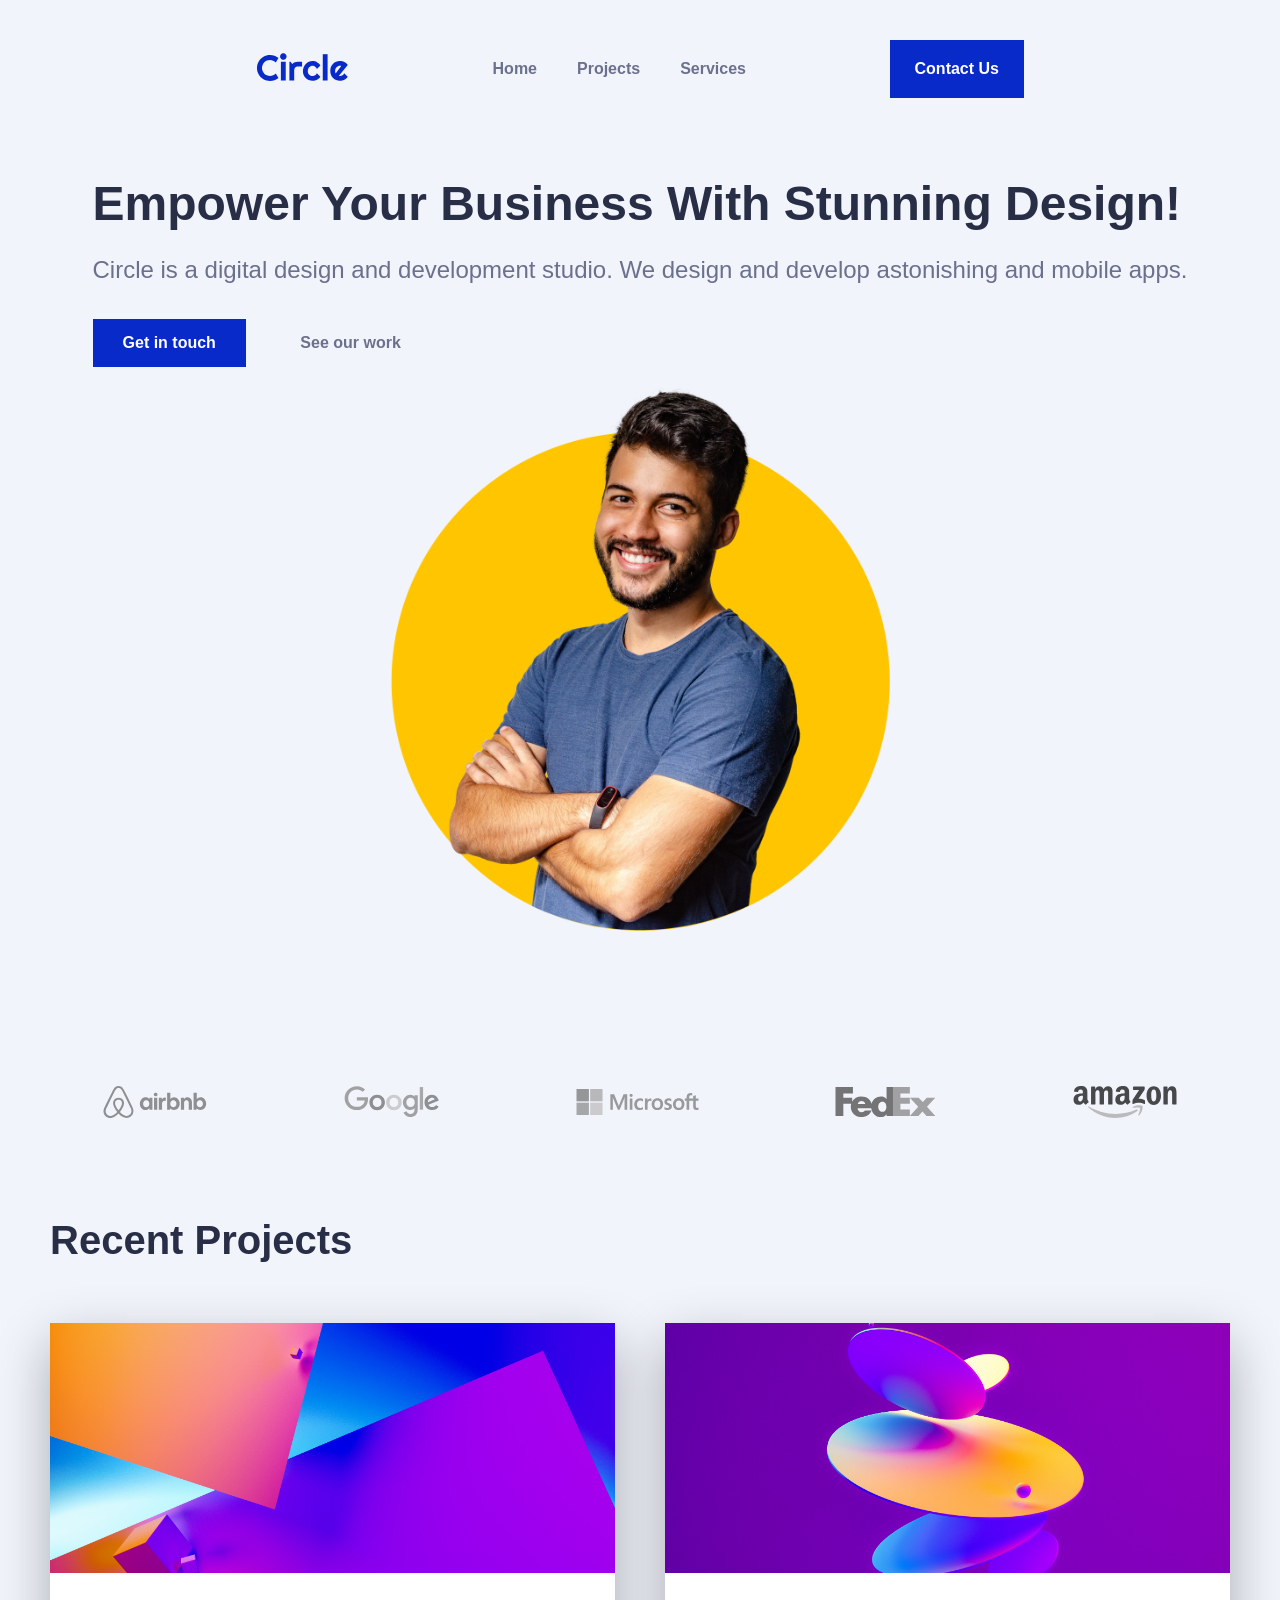
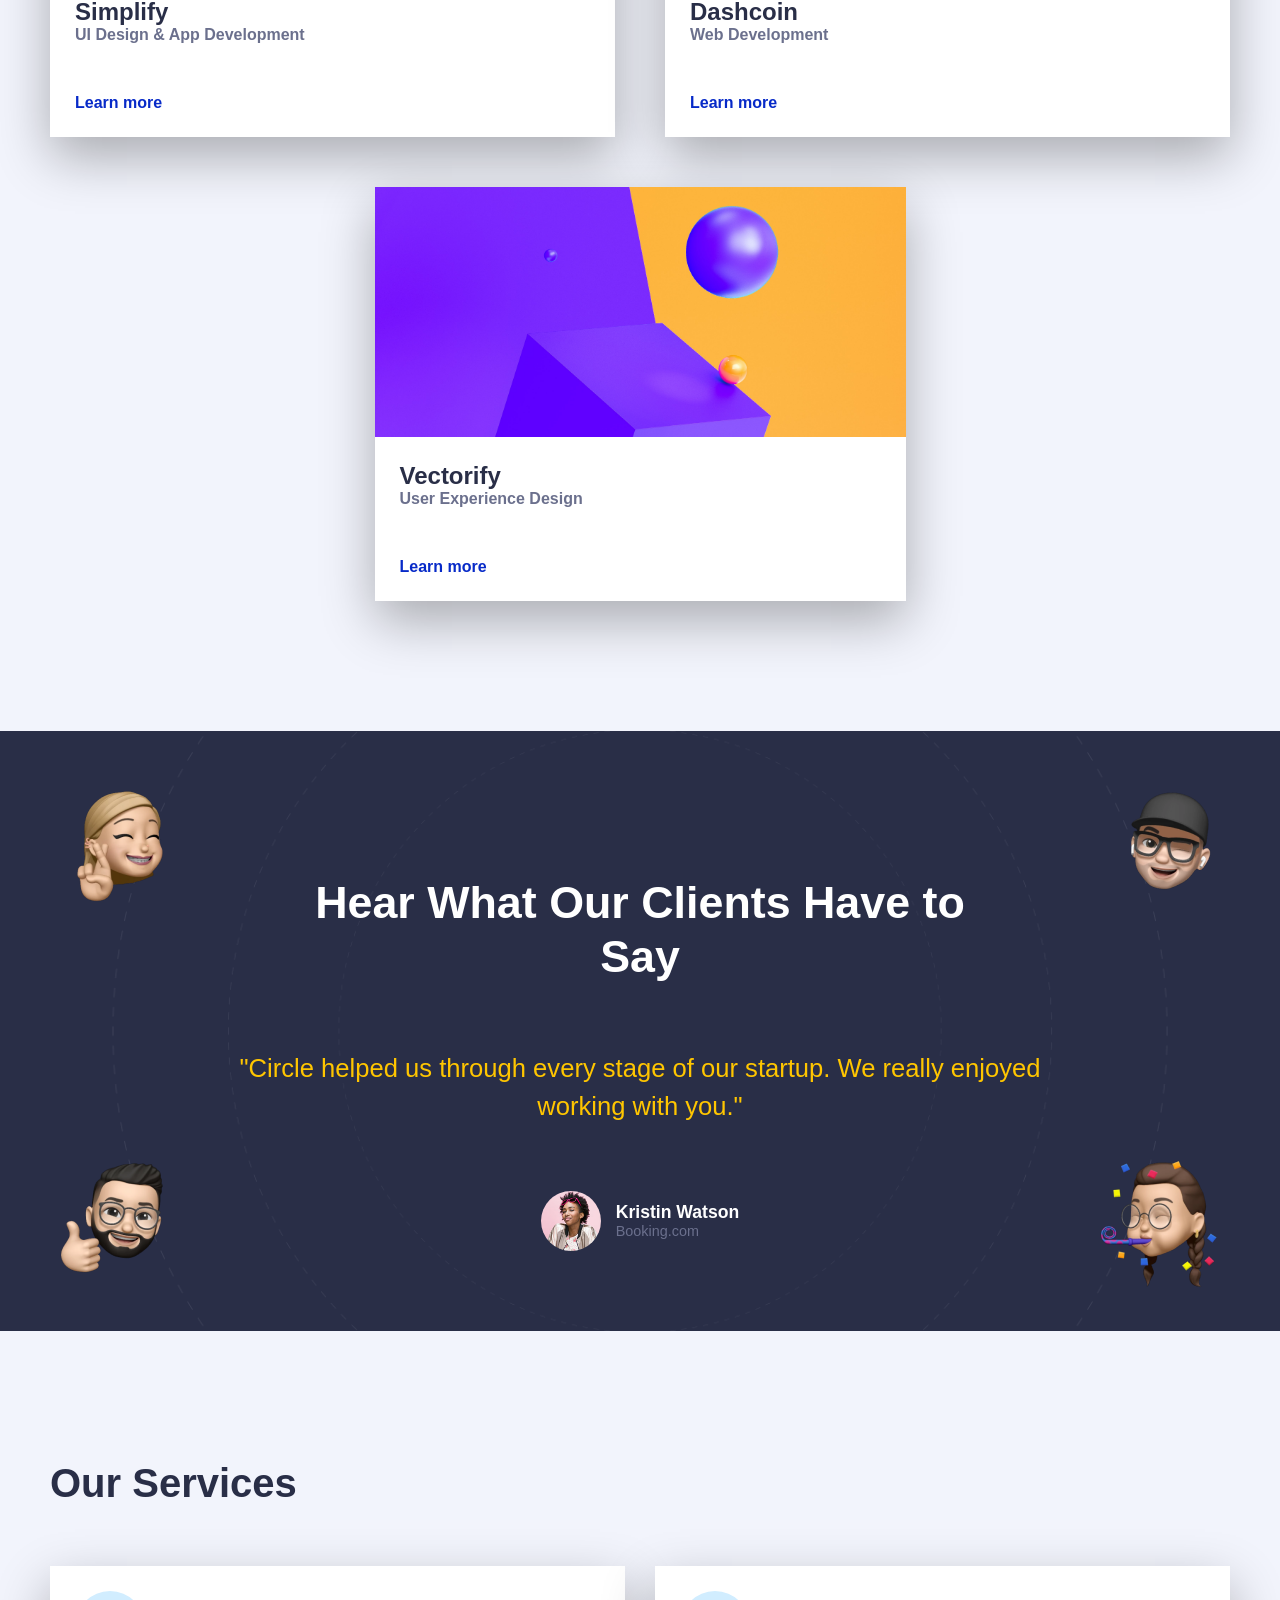
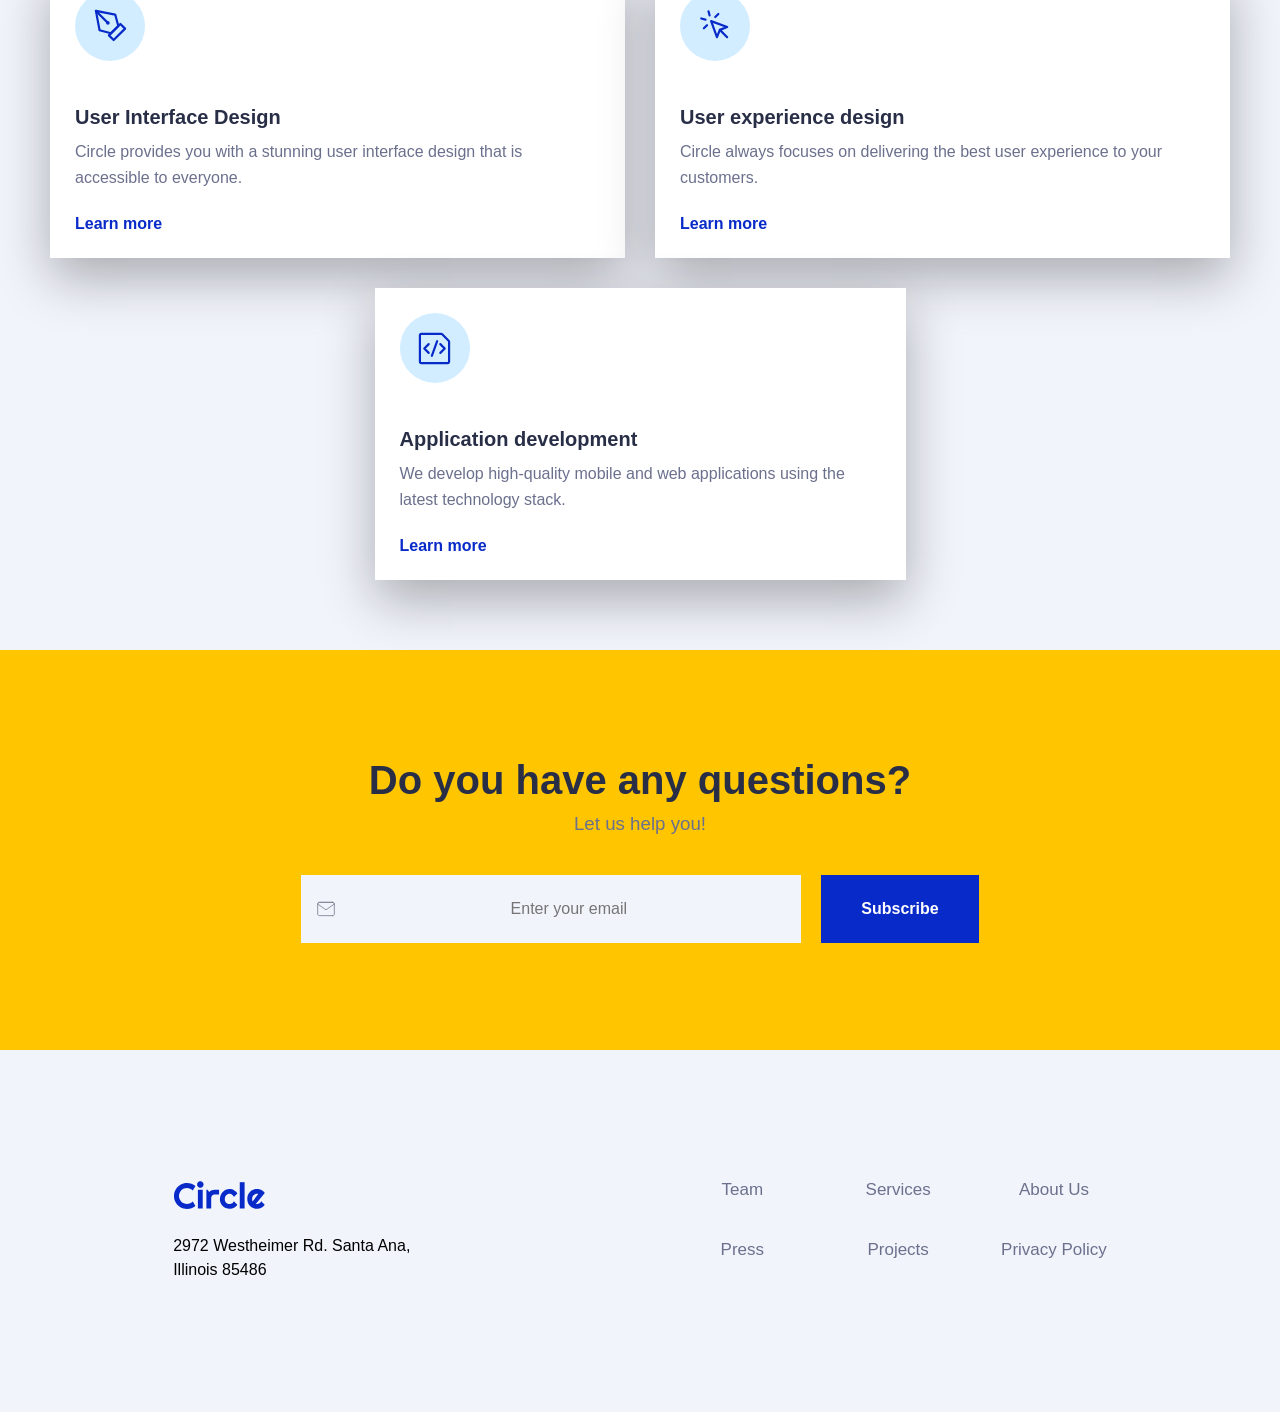
==== commit c4811551: "archivos ordenados" ====
--- a/index.html
+++ b/index.html
@@ -7,6 +7,8 @@
     <title>Circle Agency - Home</title>
 
     <link rel="stylesheet" href="CSS/style.css">
+    <link rel="stylesheet" href="CSS/index.css">
+    <link rel="stylesheet" href="CSS/responsive.css">
 
     <link rel="icon" type="image/png" sizes="32x32" href="images/favicon/favicon-32x32.png">
     <link rel="icon" type="image/png" sizes="16x16" href="images/favicon/favicon-16x16.png">
@@ -83,6 +85,7 @@
             </section>
 
             <section id="projects">
+                
                 <h2>Recent Projects</h2>
                 <div class="project-contaier">
                     <article class="project-1">
@@ -217,6 +220,11 @@
             </ul>
         </footer>
 
+        <!-- Botón para volver al inicio, inicialmente oculto, se mostrará al hacer scroll hacia abajo -->
+        <button id="btn-back-to-top" title="Ir arriba">
+            <span>↑</span>
+        </button>
+
         <script src="Scripts/index.js"></script>
     
     </body>
--- a/CSS/style.css
+++ b/CSS/style.css
@@ -105,6 +105,91 @@
     box-shadow: -5px 0 15px rgba(0,0,0,0.3);
 }
 
+/* Estilos de las tarjetas de projects en index.html y projects.html*/
+/* Projects Section*/
+#projects {
+    padding: 80px 20%;
+}
+
+#projects h2 {
+    font-size: 2.5rem;
+    color: var(--color-dark-1);
+    margin-bottom: 60px;
+    font-family: sans-serif;
+}
+
+.project-contaier {
+    display: grid;
+    grid-template-columns: repeat(3, 1fr); 
+    gap: 40px; 
+}
+
+.project-contaier article {
+    background-color: white;
+    display: flex;
+    flex-direction: column;
+}
+
+#services article:hover,
+.project-contaier article:hover {
+    box-shadow: 10px 10px 10px rgba(0, 0, 0, 0.637);
+    transform: scale(1.05);
+}
+
+#projects .project-contaier img {
+    width: 100%;
+    height: 250px;
+    display: block;
+    object-fit: cover;
+}
+
+.project-contaier h4, 
+.project-contaier p {
+    padding: 0 25px; 
+}
+
+.project-contaier h4 {
+    margin-top: 25px;
+    margin-bottom: 0px;
+    font-size: 1.5rem;
+    color: var(--color-dark-1);
+}
+
+.project-contaier p {
+    color: var(--color-dark-2);
+    font-size: 1rem;
+    margin-bottom: 50px;
+    flex-grow: 1; 
+}
+
+#services a,
+.project-contaier span{
+    padding: 0 25px;
+}
+
+.project-contaier a {
+    text-decoration: none;
+    color: var(--color-blue-1);
+    font-weight: 600;
+    margin-bottom: 25px;
+    transition: color 0.3s;
+}
+
+#services a:hover,
+.project-contaier span:hover {
+    text-decoration: underline;
+}
+
+/*poner sombra muy suave detrás de las tarjetas de projects, services y la imagen general de projects.html*/
+/*en homepage y porject page*/
+.project-image img{
+    box-shadow: 0 20px 50px rgba(0, 0, 0, 0.7);
+}
+.project-contaier article{
+    box-shadow: 0 20px 50px rgba(0, 0, 0, 0.3);
+}
+
+
 /* Clase que activaremos con JS para mostrar el menú */
 .mobile-menu.active {
     right: 0; /* Lo movemos al borde derecho */
@@ -141,409 +226,6 @@
 .mobile-nav-links a:hover {
     color: black;
     opacity: 0.7;
-}
-
-/* HERO SECTION*/
-.div-hero {
-    display: flex;
-    align-items: center;
-    justify-content: space-between;
-    padding: 30px 20%;
-}
-
-.hero-content {
-    flex: 1;
-    max-width: 500px;
-}
-
-.hero-content h1 {
-    font-size: 2.5rem;
-    color: var(--color-dark-1);
-    line-height: 1.1;
-    margin-bottom: 20px;
-    font-family: sans-serif;
-}
-
-.hero-content h3 {
-    font-size: 1.1rem;
-    color: var(--color-dark-2);
-    font-weight: normal;
-    margin-bottom: 30px;
-    line-height: 1.6;
-}
-
-.hero-content .btn-see,
-.hero-content .btn-get {
-    display: inline-block;
-    padding: 15px 30px;
-    text-decoration: none;
-    font-weight: bold;
-    margin-right: 20px;
-    transition: all 0.3s;
-}
-
-.hero-content .btn-get {
-    background-color: var(--color-blue-1);
-    color: white;
-}
-
-.btn-get:hover {
-    color: var(--color-dark-2);
-}
-
-.hero-content .btn-see {
-    background-color: transparent;
-    color: var(--color-dark-2);
-}
-
-.btn-see:hover {
-    color: var(--color-blue-1);
-}
-
-.hero-image {
-    position: relative; 
-    display: flex;
-    justify-content: center;
-    align-items: center;
-    width: 50%;
-    max-width: 500px;
-    margin: 0 auto;
-}
-/* Tarjeta Principal del chico con fondo amarrillo */
-.hero-image img[alt="Hero Image"] {
-    width: 100%;
-    height: auto;
-    z-index: 2;
-}
-
-/* Tarjeta Superior Izquierda (Tarjeta de Crédito) */
-.hero-image img[alt="Hero Image 2"] {
-    position: absolute;
-    width: 60%; /* Tamaño relativo al contenedor */
-    top: -5%;    /* Se mantiene arriba aunque cambie el tamaño */
-    left: -10%; /* Sobresale un poco hacia la izquierda */
-    z-index: 3;
-}
-
-/* Tarjeta Inferior Derecha (Project accepted) */
-.hero-image img[alt="Hero Image 3"] {
-    position: absolute;
-    width: 60%;
-    bottom: -20%; /* Se mantiene abajo */
-    right: -20%;/* Sobresale un poco hacia la derecha */
-    z-index: 3;
-}
-
-/* Clients Section (Cambiado a ID) */
-#clients {
-    display: flex;
-    justify-content: space-around; 
-    align-items: center;           
-    flex-wrap: wrap;               
-    padding: 60px 20%;             
-    gap: 30px;                     
-}
-
-#clients a {
-    display: flex;
-    align-items: center;
-    justify-content: center;
-    opacity: 0.7;                  
-    transition: all 0.3s ease;
-}
-
-#clients img {
-    max-width: 150px;              
-    height: auto;
-    filter: grayscale(100%);       
-}
-
-#clients a:hover {
-    opacity: 1;
-}
-
-#clients a:hover img {
-    filter: grayscale(0%);
-}
-
-/* Projects Section*/
-#projects {
-    padding: 80px 20%;
-}
-
-#projects h2 {
-    font-size: 2.5rem;
-    color: var(--color-dark-1);
-    margin-bottom: 60px;
-    font-family: sans-serif;
-}
-
-.project-contaier {
-    display: grid;
-    grid-template-columns: repeat(3, 1fr); 
-    gap: 40px; 
-}
-
-.project-contaier article {
-    background-color: white;
-    display: flex;
-    flex-direction: column;
-}
-
-#services article:hover,
-.project-contaier article:hover {
-    box-shadow: 10px 10px 10px rgba(0, 0, 0, 0.637);
-    transform: scale(1.05);
-}
-
-#projects .project-contaier img {
-    width: 100%;
-    height: 250px;
-    display: block;
-    object-fit: cover;
-}
-
-
-
-
-.project-contaier h4, 
-.project-contaier p {
-    padding: 0 25px; 
-}
-
-.project-contaier h4 {
-    margin-top: 25px;
-    margin-bottom: 0px;
-    font-size: 1.5rem;
-    color: var(--color-dark-1);
-}
-
-.project-contaier p {
-    color: var(--color-dark-2);
-    font-size: 1rem;
-    margin-bottom: 50px;
-    flex-grow: 1; 
-}
-
-#services a,
-.project-contaier span{
-    padding: 0 25px;
-}
-
-.project-contaier a {
-    text-decoration: none;
-    color: var(--color-blue-1);
-    font-weight: 600;
-    margin-bottom: 25px;
-    transition: color 0.3s;
-}
-
-#services a:hover,
-.project-contaier span:hover {
-    text-decoration: underline;
-}
-
-/* Testimonial Section (Cambiado a ID) */
-#testimonial {
-    background-color: var(--color-dark-1);
-    background-image: url("../images/testimonial-section/orbit.png");
-    background-position: center;
-    background-repeat: no-repeat;
-    background-size: cover;
-    max-width: 1350px;          
-    margin: 80px auto;          
-    padding: 80px 40px;        
-    position: relative;        
-    min-height: 600px;         
-    display: flex;
-    flex-direction: column;    
-    justify-content: space-between; 
-    align-items: center;       
-    color: white;              
-}
-
-.testimonial-text {
-    max-width: 700px;
-}
-
-.testimonial-text h3 {
-    font-size: 2.8rem;
-    line-height: 1.2;
-    margin: 0;
-    text-align: center;
-}
-
-.testimonial-quote {
-    max-width: 850px;
-}
-
-.testimonial-quote p {
-    font-size: 1.6rem;
-    color: var(--color-yellow); 
-    line-height: 1.5;
-    margin: 0;
-    text-align: center;
-}
-
-.testimonial-profile {
-    display: flex;
-    align-items: center;
-    gap: 15px;
-}
-
-.testimonial-profile img {
-    width: 60px;
-    height: 60px;
-    border-radius: 50%;
-    object-fit: cover;
-}
-
-.testimonial-profile-info {
-    text-align: left;
-}
-
-.testimonial-profile-info .name {
-    font-weight: bold;
-    font-size: 1.1rem;
-    margin: 0;
-}
-
-.testimonial-profile-info .origin {
-    color: var(--color-dark-2); 
-    font-size: 0.9rem;
-    margin: 0;
-}
-
-.testimonial-emojis img {
-    position: absolute;
-    width: 150px;  
-    height: auto;
-}
-
-/* colocamos cada imoji en su posición (cada esquina del div testimonial)*/
-
-.emoji-1 { top: 40px; left: 40px; }
-.emoji-2 { top: 40px; right: 40px; }
-.emoji-3 { bottom: 40px; left: 40px; }
-.emoji-4 { bottom: 40px; right: 40px; }
-
-/* Services Section (Cambiado a ID) */
-#services {
-    padding: 80px 20%;
-}
-
-#services h2 {
-    font-size: 2.5rem;
-    color: var(--color-dark-1);
-    margin-bottom: 60px;
-    font-family: sans-serif;
-}
-
-#services .project-contaier {
-    display: grid;
-    grid-template-columns: repeat(3, 1fr);
-    gap: 30px;
-}
-
-#services article {
-    background-color: white;
-    display: flex;
-    flex-direction: column;
-    align-items: flex-start; 
-}
-
-/* añadimos el círculo alrededor de los iconos */
-.circle-icono {
-    background-color: var(--color-blue-4);
-    border-radius: 50%;
-    width: 70px;          /* Ajusta el tamaño del círculo aquí */
-    height: 70px;         /* Debe ser igual al width para que sea un círculo perfecto */
-    display: flex;        /* Activamos flexbox para centrar el icono */
-    justify-content: center; /* Centrado horizontal */
-    align-items: center;     /* Centrado vertical */
-    margin-left: 25px;    /* Alineado con el padding de tus textos */
-    margin-top: 25px;
-    margin-bottom: 20px;
-}
-
-/* Ajustamos el tamaño del icono (SVG) dentro del círculo */
-.circle-icono img {
-    width: 35px;          /* El icono debe ser más pequeño que el círculo */
-    height: auto;
-    padding: 0;           /* Quitamos los paddings antiguos que movían la imagen */
-    display: block;
-}
-
-#services h4 {
-    font-size: 1.25rem;
-    color: var(--color-dark-1);
-    margin-bottom: 10px;
-    font-family: sans-serif;
-}
-
-#services p {
-    color: var(--color-dark-2);
-    line-height: 1.6;
-    margin-bottom: 25px;
-    flex-grow: 1; 
-}
-
-#services a {
-    text-decoration: none;
-    color: var(--color-blue-1);
-    font-weight: 600;
-    transition: color 0.3s;
-}
-
-/* Footer */
-.footer {
-    background-color: var(--color-light-1);
-    display: flex;
-    justify-content: space-around; 
-    align-items: flex-start;
-    max-width: 1300px; 
-    margin: 50px auto;       
-    padding: 80px 40px;
-    width: 100%;
-    box-sizing: border-box;
-     
-}
-
-.address-info {
-    max-width: 250px;
-}
-
-.address-info img {
-    height: 30px;
-    margin-bottom: 20px;
-}
-
-.address-info p {
-    color: black;
-    font-size: 16px;
-    line-height: 1.5;
-}
-
-.sitemap {
-    display: grid;
-    grid-template-columns: repeat(3, 1fr); 
-    grid-template-rows: repeat(2, auto);    
-    gap: 40px 50px;
-    list-style: none;
-    margin: 0;
-    padding: 0;
-    text-align: center; 
-}
-
-.sitemap a {
-    text-decoration: none;
-    color: var(--color-dark-2);
-    font-size: 17px;
-    transition: color 0.3s ease;
-}
-
-.sitemap a:hover {
-    color: var(--color-blue-1);
 }
 
 /* Newsletter */
@@ -622,446 +304,56 @@
     outline: 2px solid var(--color-blue-1);
 }
 
-/* El resto de estilos (Contact form, Project.html, Responsive) permanecen igual */
-
-/* Contact.html Form */
-#contact-form {
-    max-width: 1300px;
-    margin: 60px auto;
-    padding: 40px;
-    background-color: transparent; 
-}
-
-#contact-form h1 {
-    font-size: 4rem; 
-    color: #2b334d;
-    margin-bottom: 30px;
-    font-weight: 700;
-}
-
-#contact-form div {
+/* Footer */
+.footer {
+    background-color: var(--color-light-1);
+    display: flex;
+    justify-content: space-around; 
+    align-items: flex-start;
+    max-width: 1300px; 
+    margin: 50px auto;       
+    padding: 80px 40px;
+    width: 100%;
+    box-sizing: border-box;
+     
+}
+
+.address-info {
+    max-width: 250px;
+}
+
+.address-info img {
+    height: 30px;
     margin-bottom: 20px;
 }
 
-#contact-form label {
-    display: block;
-    margin-bottom: 12px;
-    color: #6b728e;
-    font-size: 1.1rem;
-}
-
-#contact-form input[type="text"],
-#contact-form input[type="email"],
-#contact-form input[type="phone"],
-#message,
-#contact-form textarea {
-    width: 100%;
-    margin-bottom: 1%;
-    padding: 22px;
-    border: none;
-    background-color: #e2e6f0; 
-    font-size: 1rem;
-    color: #2b334d;
-    outline: none;
-    transition: all 0.3s ease;
-}
-
-/* Clase que aplicaremos mediante JavaScript para añadir a los inputs si hay error */
-.input-error {
-    border: 3px solid #ff4d4d !important; /* Rojo intenso y borde ancho */
-    outline: none; /* Quitamos el borde azul por defecto de los navegadores */
-}
-/* añadiendo estilo para los mensajes de error */
-.errorForm {
-    color: #ff4d4d;
-    font-weight: 600;
-    font-size: 0.9rem;
-    margin-top: 5px;
-}
-
-#contact-form input:hover, 
-#contact-form textarea:hover {
-    background-color: #d8dceb;
-}
-
-#message {
-    min-height: 200px; 
-}
-
-#contact-form > div:nth-of-type(2) {
-    display: flex;
-    gap: 30px;
-}
-
-#contact-form > div:nth-of-type(2) > div {
-    flex: 1; 
-}
-
-#submitBtn {
-    width: 100%;
-    background-color: #072ac8; 
-    color: white;
-    padding: 25px;
-    border: none;
-    font-size: 1.1rem;
-    font-weight: 600;
-    cursor: pointer;
-    transition: background-color 0.3s;
-}
-
-#submitBtn:hover {
-    background-color: #051a80;
-}
-
-/* el modal para submit*/
-/* El contenedor que cubre TODA la pantalla */
-.contact-modal {
-    display: none ; /* Oculto por defecto */
-    position: fixed; /* Se queda fijo aunque hagas scroll */
-    z-index: 1000; /* Siempre por encima de todo */
-    left: 0;
-    top: 0;
-    width: 100%;
-    height: 100%;
-    background-color: rgba(0, 0, 0, 0.5); /* Fondo negro semitransparente */
-    justify-content: center;
-    align-items: center;
-}
-
-/* La caja blanca del mensaje */
-.modal-content {
-    background-color: white;
-    padding: 50px;
-    border-radius: 15px;
-    text-align: center;
-    max-width: 500px;
-    width: 100%;
-    height: auto;
-    position: relative; /* Para posicionar la X de cierre */
-    box-shadow: 0 5px 15px rgba(0,0,0,0.3);
-}
-
-.modal-logo {
-    position: absolute;
-    width: 80px;
-    margin-bottom: 20px;
-    top: 20px;
-    left: 25px;
-}
-
-.modal-content h2{
-    font-size: 1.7rem;
-    padding-bottom: 5%;
-}
-
-.close-button {
-    position: absolute;
-    top: 20px;
-    right: 25px;
-    font-size: 25px;
-    font-weight: bold;
-    color: var(--color-dark-2);
-    cursor: pointer;
-}
-
-.close-button:hover {
+.address-info p {
+    color: black;
+    font-size: 16px;
+    line-height: 1.5;
+}
+
+.sitemap {
+    display: grid;
+    grid-template-columns: repeat(3, 1fr); 
+    grid-template-rows: repeat(2, auto);    
+    gap: 40px 50px;
+    list-style: none;
+    margin: 0;
+    padding: 0;
+    text-align: center; 
+}
+
+.sitemap a {
+    text-decoration: none;
+    color: var(--color-dark-2);
+    font-size: 17px;
+    transition: color 0.3s ease;
+}
+
+.sitemap a:hover {
     color: var(--color-blue-1);
 }
 
-/* Projects.html Styles */
-
-#project {
-    max-width: 1300px; 
-    width: 100%;
-    margin: 80px auto; 
-    padding: 0 40px;
-}
-
-.title {
-    font-size: 2.5rem;
-    font-weight: 800;
-    color: #1a202c;
-    margin-bottom: 8px;
-}
-
-#project > div:first-of-type {
-    display: flex;
-    justify-content: space-between; 
-    align-items: center;
-    margin-bottom: 40px;
-    color: #718096; 
-    font-size: 1.23rem;
-}
-
-.project-image {
-    width: 100%;
-    margin-bottom: 40px;
-}
-
-/* Imagen principal de projects.html*/
-.project-image img {
-    width: 100%;
-    height: auto;
-    display: block;
-    border-radius: 4px;
-}
-
-article {
-    color: #4a5568;
-    font-size: 1rem;
-    text-align: justify; 
-    max-width: 100%;
-}
-
-/*poner sombra muy suave detrás de las tarjetas de projects, services y la imagen general de projects.html*/
-.project-image img{
-    box-shadow: 0 20px 50px rgba(0, 0, 0, 0.7);
-}
-.project-contaier article{
-    box-shadow: 0 20px 50px rgba(0, 0, 0, 0.3);
-}
-
-
-/* RESPONSIVE (Móviles y Tablets) */
-
-/* RESPONSIVE contact.html */
-@media (max-width: 1406px) {
-    #projects, #services, #clients {
-        padding: 50px; /* Reducimos el padding a 50px */
-    }
-    /* atacamos antes la section hero para que se vea mejor*/
-   /* section hero */
-    .div-hero {
-    margin: 0px 20px;
-    flex-direction: column; /* Apila los elementos */
-    text-align: left;     /* Centra el texto para que luzca mejor en móvil */
-    padding: 40px 20px;     /* Reducimos el padding lateral */
-    padding-bottom: 100px;
-    }
-
-    .hero-content {
-        max-width: 100%;
-        margin-bottom: 10px;    /* Espacio antes de la imagen */
-    }
-
-    .hero-content h1 {
-        font-size: 3rem;      /* Ajustamos el tamaño del título */
-    }
-
-    .hero-content h3 {
-        font-size: 1.5rem;      /* Ajustamos el tamaño del subtítulo */
-    }
-
-    .hero-image img[alt="Hero Image"] {
-        width: 1000px;
-    }
-
-    .hero-image img[alt="Hero Image 2"], 
-    .hero-image img[alt="Hero Image 3"] {
-        display: none; /* La solución más limpia para móviles: ocultar las tarjetas */
-    }
-
-
-    /* section projects */
-    /* Forzamos a que el contenedor use exactamente 2 columnas */
-    .project-contaier {
-        display: grid;
-        grid-template-columns: repeat(2, 1fr);
-        gap: 50px; /* espacio entre las tarjetas */
-       
-    }
-    /* Si el último elemento es impar, lo centramos ocupando las dos columnas */
-    .project-contaier article:last-child:nth-child(odd) {
-        grid-column: 1 / span 2; /* Ocupa el ancho de las dos columnas */
-        justify-self: center;    /* Se centra horizontalmente */
-        width: 45%;              /* Ajusta este ancho para que coincida con las de arriba */
-    }
-    
-    /* section services */
-
-    /* Corregido: Usamos el ID #services para que el navegador sepa a qué sección aplicar el grid de 2 columnas */
-    #services .project-contaier {
-        display: grid;
-        grid-template-columns: repeat(2, 1fr);
-        gap: 30px;
-    }
-
-    /* Centramos la última tarjeta de servicios si es impar */
-    #services .project-contaier article:last-child:nth-child(odd) {
-        grid-column: 1 / span 2;
-        justify-self: center;
-        width: 45%;
-    }
-
-
-
-}
-
-@media (max-width: 986px) {
-    
-    nav, .div-hero, #projects, #services, #clients {
-        padding: 20px; /* Reducimos el padding de 20% a algo fijo para móvil */
-    }
-
-    /* NAVEGACIÓN */
-    .nav-links, .btn-contact {
-        display: none; /* Ocultamos los links y el botón en móvil */
-    }
-
-    /* Creamos el hueco para la hamburguesa */
-    .nav-mobile-hamburger {
-        display: block;
-        width: 30px;
-        height: 25px;
-        cursor: pointer;
-        position: relative;
-        border: 2px dashed #072ac8; /* Marcador visual temporal */
-    }
-
-    .nav-menu-icon {
-        display: flex; /* Ahora sí se muestra el contenedor */
-        flex-direction: column;
-        justify-content: space-around;
-        width: 30px;
-        height: 25px;
-        cursor: pointer;
-    }
-
-    /* Dibujamos las 3 rayitas (los <span> que tienes en el HTML) */
-    .nav-menu-icon span {
-        width: 100%;
-        height: 3px;
-        background-color: var(--color-blue-1); /* Color azul de tu marca */
-        border-radius: 10px;
-        transition: all 0.3s linear;
-    }
-    /*INDEX html*/
-
-    /* FORMULARIO */
-    #contact-form {
-        margin: 20px;
-        padding: 20px;
-    }
-
-    #contact-form h1 {
-        font-size: 2.5rem; /* Título más pequeño para que no se corte */
-    }
-
-    /* La fila de Email y Phone que era 'flex' ahora es vertical */
-    #contact-form > div:nth-of-type(2) {
-        flex-direction: column;
-        gap: 0; /* Quitamos el gap lateral */
-    }
-
-    #contact-form input[type="text"],
-    #contact-form input[type="email"],
-    #contact-form input[type="phone"],
-    #contact-form textarea {
-        padding: 15px; /* Inputs menos altos para ahorrar espacio */
-    }
-
-    #submitBtn {
-        padding: 18px;
-    }
-
-    /* MODAL RESPONSIVE */
-    .modal-content {
-        width: 90%;
-        padding: 30px;
-    }
-    
-    /* FOOTER RESPONSIVE */
-    .footer {
-        flex-direction: column;
-        align-items: center;
-        text-align: center;
-        margin: 0; /* Quitamos márgenes exteriores */
-        width: 100%;  /* Que ocupe todo el ancho */
-        max-width: 100%;
-        padding: 40px 20px;
-    }
-
-    .address-info {
-        padding-bottom: 20px;
-    }
-    .sitemap {
-        gap: 20px; /* Gap mucho más pequeño para que quepa en pantalla */
-    }
-    
-
-    .sitemap li {
-        text-align: center;
-    }
-
-    /* MENU HAMBURGUESA*/
-
-    /* Mostramos y damos estilo al contenedor de la hamburguesa */
-    .nav-menu-icon {
-        display: flex;
-    }
-}
-
-@media (max-width: 767px){
-
-    /* Forzamos una sola columna para Proyectos y Servicios */
-    .project-contaier, 
-    #services .project-contaier {
-        grid-template-columns: 1fr;
-        gap: 30px;
-    }
-
-    /* Reseteamos el comportamiento de la tarjeta 'impar' para que ocupe todo el ancho en móvil */
-    .project-contaier article:last-child:nth-child(odd),
-    #services .project-contaier article:last-child:nth-child(odd) {
-        grid-column: auto;
-        width: 100%;
-    }
-    /*section testimonial*/
-    /* Ocultamos los 4 emojis */
-    .testimonial-emojis img {
-            display: none;
-    }
-
-    #testimonial {
-        padding: 70px 20px;
-        min-height: auto;        /* Dejamos que el contenido mande sobre la altura */
-        background-size: cover;  /* Asegura que la imagen de la órbita cubra el fondo */
-        background-position: center;
-    }
-
-    .testimonial-text h3 {
-        font-size: 1.8rem;       /* Reducimos un poco el tamaño de la cita */
-    }
-
-    .testimonial-quote p{
-        font-size: 1.5rem;      /* Reducimos el tamaño del texto de la cita */
-        width: 580px;
-    }
-
-    .testimonial-quote,
-    .testimonial-text,
-    .testimonial-profile {
-        margin: 15px 0;
-    }
-
-    /* section newsletter */
-    #newsletter form {
-    flex-direction: column; /* Apila input y botón */
-    width: 100%;
-    max-width: 400px;       /* Evita que el formulario sea demasiado ancho */
-    }
-
-    .input-container {
-        align-items: center;
-        max-width: 100%;
-        width: 100%;
-    }
-
-    .boton-estilo {
-        width: 100%;            /* El botón ocupa todo el ancho disponible */
-        justify-content: center;
-        padding: 20px;          /* Ajuste de altura para que sea fácil de pulsar */
-    }
-
-
-}
+
+
--- a/CSS/index.css
+++ b/CSS/index.css
@@ -0,0 +1,352 @@
+/* HERO SECTION*/
+.div-hero {
+    display: flex;
+    align-items: center;
+    justify-content: space-between;
+    padding: 30px 20%;
+}
+
+.hero-content {
+    flex: 1;
+    max-width: 500px;
+}
+
+.hero-content h1 {
+    font-size: 2.5rem;
+    color: var(--color-dark-1);
+    line-height: 1.1;
+    margin-bottom: 20px;
+    font-family: sans-serif;
+}
+
+.hero-content h3 {
+    font-size: 1.1rem;
+    color: var(--color-dark-2);
+    font-weight: normal;
+    margin-bottom: 30px;
+    line-height: 1.6;
+}
+
+.hero-content .btn-see,
+.hero-content .btn-get {
+    display: inline-block;
+    padding: 15px 30px;
+    text-decoration: none;
+    font-weight: bold;
+    margin-right: 20px;
+    transition: all 0.3s;
+}
+
+.hero-content .btn-get {
+    background-color: var(--color-blue-1);
+    color: white;
+}
+
+.btn-get:hover {
+    color: var(--color-dark-2);
+}
+
+.hero-content .btn-see {
+    color: var(--color-dark-2);
+}
+
+.btn-see:hover {
+    color: var(--color-blue-1);
+}
+
+.hero-image {
+    position: relative; 
+    display: flex;
+    justify-content: center;
+    align-items: center;
+    width: 50%;
+    max-width: 500px;
+    margin: 0 auto;
+}
+
+/* Tarjeta Principal del chico con fondo amarrillo */
+.hero-image img[alt="Hero Image"] {
+    width: 100%;
+    height: auto;
+    z-index: 2;
+}
+
+/* Tarjeta Superior Izquierda (Tarjeta de Crédito) */
+.hero-image img[alt="Hero Image 2"] {
+    position: absolute;
+    width: 60%; /* Tamaño relativo al contenedor */
+    top: -5%;    /* Se mantiene arriba aunque cambie el tamaño */
+    left: -10%; /* Sobresale un poco hacia la izquierda */
+    z-index: 3;
+}
+
+/* Tarjeta Inferior Derecha (Project accepted) */
+.hero-image img[alt="Hero Image 3"] {
+    position: absolute;
+    width: 60%;
+    bottom: -20%; /* Se mantiene abajo */
+    right: -20%;/* Sobresale un poco hacia la derecha */
+    z-index: 3;
+}
+
+/* Clients Section */
+#clients {
+    display: flex;
+    justify-content: space-around; 
+    align-items: center;           
+    flex-wrap: wrap;               
+    padding: 60px 20%;             
+    gap: 30px;                     
+}
+
+#clients a {
+    display: flex;
+    align-items: center;
+    justify-content: center;
+    opacity: 0.7;                  
+    transition: all 0.3s ease;
+}
+
+#clients img {
+    max-width: 150px;              
+    height: auto;
+    filter: grayscale(100%);       
+}
+
+#clients a:hover {
+    opacity: 1;
+}
+
+#clients a:hover img {
+    filter: grayscale(0%);
+}
+
+/* Testimonial Section (Cambiado a ID) */
+#testimonial {
+    background-color: var(--color-dark-1);
+    background-image: url("../images/testimonial-section/orbit.png");
+    background-position: center;
+    background-repeat: no-repeat;
+    background-size: cover;
+    max-width: 1350px;          
+    margin: 80px auto;          
+    padding: 80px 40px;        
+    position: relative;        
+    min-height: 600px;         
+    display: flex;
+    flex-direction: column;    
+    justify-content: space-between; 
+    align-items: center;       
+    color: white;              
+}
+
+.testimonial-text {
+    max-width: 700px;
+}
+
+.testimonial-text h3 {
+    font-size: 2.8rem;
+    line-height: 1.2;
+    margin: 0;
+    text-align: center;
+}
+
+.testimonial-quote {
+    max-width: 850px;
+}
+
+.testimonial-quote p {
+    font-size: 1.6rem;
+    color: var(--color-yellow); 
+    line-height: 1.5;
+    margin: 0;
+    text-align: center;
+}
+
+.testimonial-profile {
+    display: flex;
+    align-items: center;
+    gap: 15px;
+}
+
+.testimonial-profile img {
+    width: 60px;
+    height: 60px;
+    border-radius: 50%;
+    object-fit: cover;
+}
+
+.testimonial-profile-info {
+    text-align: left;
+}
+
+.testimonial-profile-info .name {
+    font-weight: bold;
+    font-size: 1.1rem;
+    margin: 0;
+}
+
+.testimonial-profile-info .origin {
+    color: var(--color-dark-2); 
+    font-size: 0.9rem;
+    margin: 0;
+}
+
+.testimonial-emojis img {
+    position: absolute;
+    width: 150px;  
+    height: auto;
+}
+
+/* colocamos cada imoji en su posición (cada esquina del div testimonial)*/
+
+.emoji-1 { top: 40px; left: 40px; }
+.emoji-2 { top: 40px; right: 40px; }
+.emoji-3 { bottom: 40px; left: 40px; }
+.emoji-4 { bottom: 40px; right: 40px; }
+
+/* Services Section (Cambiado a ID) */
+#services {
+    padding: 80px 20%;
+}
+
+#services h2 {
+    font-size: 2.5rem;
+    color: var(--color-dark-1);
+    margin-bottom: 60px;
+    font-family: sans-serif;
+}
+
+#services .project-contaier {
+    display: grid;
+    grid-template-columns: repeat(3, 1fr);
+    gap: 30px;
+}
+
+#services article {
+    background-color: white;
+    display: flex;
+    flex-direction: column;
+    align-items: flex-start; 
+}
+
+/* añadimos el círculo alrededor de los iconos */
+.circle-icono {
+    background-color: var(--color-blue-4);
+    border-radius: 50%;
+    width: 70px;          /* el tamaño del círculo */
+    height: 70px;         /* Debe ser igual al width para que sea un círculo perfecto */
+    display: flex;        /* Activamos flexbox para centrar el icono */
+    justify-content: center; /* Centrado horizontal */
+    align-items: center;     /* Centrado vertical */
+    margin-left: 25px;    /* Alineado con el padding de tus textos */
+    margin-top: 25px;
+    margin-bottom: 20px;
+}
+
+/* Ajustamos el tamaño del icono dentro del círculo */
+.circle-icono img {
+    width: 35px;          /* El icono debe ser más pequeño que el círculo */
+    height: auto;
+    padding: 0;           /* Quitamos los paddings que movían la imagen */
+    display: block;
+}
+
+#services h4 {
+    font-size: 1.25rem;
+    color: var(--color-dark-1);
+    margin-bottom: 10px;
+    font-family: sans-serif;
+}
+
+#services p {
+    color: var(--color-dark-2);
+    line-height: 1.6;
+    margin-bottom: 25px;
+    flex-grow: 1; 
+}
+
+#services a {
+    text-decoration: none;
+    color: var(--color-blue-1);
+    font-weight: 600;
+    transition: color 0.3s;
+}
+
+/* ARROW Botón volver al inicio */
+#btn-back-to-top {
+    position: fixed;
+    bottom: 30px;
+    right: 30px;
+    border: 0;
+    
+    /* Degradado de fondo original */
+    background-image: linear-gradient(
+        200deg,
+        #9500ff,
+        #09f,
+        #00DDFF
+    );
+    border-radius: 50%;
+    
+    /* Dimensiones fijas para círculo perfecto */
+    width: 60px;
+    height: 60px;
+    
+    /* Centrado del contenido */
+    display: none;  /* Oculto por defecto, se mostrará con JS */
+    justify-content: center;
+    align-items: center;
+    
+    padding: 0;
+    cursor: pointer;
+    z-index: 1000;
+    transition: .3s;
+    overflow: hidden; /* Importante para el efecto hover */
+}
+
+/* El span ahora lo usamos solo para centrar la flecha CSS */
+#btn-back-to-top span {
+    position: relative;
+    width: 100%;
+    height: 100%;
+    display: flex;
+    justify-content: center;
+    align-items: center;
+    transition: .3s;
+}
+
+/* DIBUJAMOS LA FLECHA CSS, porque en html no se puede dar el grosor a la flecha*/
+/* La línea vertical de la flecha */
+#btn-back-to-top span::before {
+    content: '';
+    position: absolute;
+    width: 6px;          
+    height: 16px;         
+    background-color: #fff; 
+    border-radius: 3px;
+    top: 31px;            
+}
+
+/* La punta de la flecha (Triángulo chato) */
+#btn-back-to-top span::after {
+    content: '';
+    position: absolute;
+    width: 0;
+    height: 0;
+    border-left: 14px solid transparent;  /* Aumentado ligeramente para anchura visual */
+    border-right: 14px solid transparent; /* Aumentado ligeramente para anchura visual */
+    border-bottom: 18px solid #fff;        /* Altura de la punta ligeramente aumentada */
+    top: 15px;            /* Posición vertical de la punta subida ligeramente */
+}
+
+/* --- EFECTOS HOVER Y ACTIVE --- */
+
+/* Mantenemos tu efecto hover elegante con transparencia */
+#btn-back-to-top:hover span {
+    background-color: rgba(0, 0, 0, 0.5);
+}
+
+#btn-back-to-top:active {
+    transform: scale(0.9);
+}
--- a/CSS/responsive.css
+++ b/CSS/responsive.css
@@ -0,0 +1,242 @@
+/* RESPONSIVE */
+
+@media (max-width: 1406px) {
+    #projects, #services, #clients {
+        padding: 50px; /* Reducimos el padding a 50px */
+    }
+    /* atacamos antes la section hero para que se vea mejor*/
+   /* section hero */
+    .div-hero {
+    margin: 0px 20px;
+    flex-direction: column; /* Apila los elementos */
+    text-align: left;     /* Centra el texto para que luzca mejor en móvil */
+    padding: 40px 20px;     /* Reducimos el padding lateral */
+    padding-bottom: 100px;
+    }
+
+    .hero-content {
+        max-width: 100%;
+        margin-bottom: 10px;    /* Espacio antes de la imagen */
+    }
+
+    .hero-content h1 {
+        font-size: 3rem;      /* Ajustamos el tamaño del título */
+    }
+
+    .hero-content h3 {
+        font-size: 1.5rem;      /* Ajustamos el tamaño del subtítulo */
+    }
+
+    .hero-image img[alt="Hero Image"] {
+        width: 1000px;
+    }
+
+    .hero-image img[alt="Hero Image 2"], 
+    .hero-image img[alt="Hero Image 3"] {
+        display: none; /* La solución más limpia para móviles: ocultar las tarjetas */
+    }
+
+
+    /* section projects */
+    /* Forzamos a que el contenedor use exactamente 2 columnas */
+    .project-contaier {
+        display: grid;
+        grid-template-columns: repeat(2, 1fr);
+        gap: 50px; /* espacio entre las tarjetas */
+       
+    }
+    /* Si el último elemento es impar, lo centramos ocupando las dos columnas */
+    .project-contaier article:last-child:nth-child(odd) {
+        grid-column: 1 / span 2; /* Ocupa el ancho de las dos columnas */
+        justify-self: center;    /* Se centra horizontalmente */
+        width: 45%;              /* Ajusta este ancho para que coincida con las de arriba */
+    }
+    
+    /* section services */
+
+    /* Corregido: Usamos el ID #services para que el navegador sepa a qué sección aplicar el grid de 2 columnas */
+    #services .project-contaier {
+        display: grid;
+        grid-template-columns: repeat(2, 1fr);
+        gap: 30px;
+    }
+
+    /* Centramos la última tarjeta de servicios si es impar */
+    #services .project-contaier article:last-child:nth-child(odd) {
+        grid-column: 1 / span 2;
+        justify-self: center;
+        width: 45%;
+    }
+
+
+
+}
+
+@media (max-width: 986px) {
+    
+    nav, .div-hero, #projects, #services, #clients {
+        padding: 20px; /* Reducimos el padding de 20% a algo fijo para móvil */
+    }
+
+    /* NAVEGACIÓN */
+    .nav-links, .btn-contact {
+        display: none; /* Ocultamos los links y el botón en móvil */
+    }
+
+    /* Creamos el hueco para la hamburguesa */
+    .nav-mobile-hamburger {
+        display: block;
+        width: 30px;
+        height: 25px;
+        cursor: pointer;
+        position: relative;
+        border: 2px dashed #072ac8; /* Marcador visual temporal */
+    }
+
+    .nav-menu-icon {
+        display: flex; /* Ahora sí se muestra el contenedor */
+        flex-direction: column;
+        justify-content: space-around;
+        width: 30px;
+        height: 25px;
+        cursor: pointer;
+    }
+
+    /* Dibujamos las 3 rayitas (los <span> que tienes en el HTML) */
+    .nav-menu-icon span {
+        width: 100%;
+        height: 3px;
+        background-color: var(--color-blue-1); /* Color azul de tu marca */
+        border-radius: 10px;
+        transition: all 0.3s linear;
+    }
+    /*INDEX html*/
+
+    /* FORMULARIO */
+    #contact-form {
+        margin: 20px;
+        padding: 20px;
+    }
+
+    #contact-form h1 {
+        font-size: 2.5rem; /* Título más pequeño para que no se corte */
+    }
+
+    /* La fila de Email y Phone que era 'flex' ahora es vertical */
+    #contact-form > div:nth-of-type(2) {
+        flex-direction: column;
+        gap: 0; /* Quitamos el gap lateral */
+    }
+
+    #contact-form input[type="text"],
+    #contact-form input[type="email"],
+    #contact-form input[type="phone"],
+    #contact-form textarea {
+        padding: 15px; /* Inputs menos altos para ahorrar espacio */
+    }
+
+    #submitBtn {
+        padding: 18px;
+    }
+
+    /* MODAL RESPONSIVE */
+    .modal-content {
+        width: 90%;
+        padding: 30px;
+    }
+    
+    /* FOOTER RESPONSIVE */
+    .footer {
+        flex-direction: column;
+        align-items: center;
+        text-align: center;
+        margin: 0; /* Quitamos márgenes exteriores */
+        width: 100%;  /* Que ocupe todo el ancho */
+        max-width: 100%;
+        padding: 40px 20px;
+    }
+
+    .address-info {
+        padding-bottom: 20px;
+    }
+    .sitemap {
+        gap: 20px; /* Gap mucho más pequeño para que quepa en pantalla */
+    }
+    
+
+    .sitemap li {
+        text-align: center;
+    }
+
+    /* MENU HAMBURGUESA*/
+
+    /* Mostramos y damos estilo al contenedor de la hamburguesa */
+    .nav-menu-icon {
+        display: flex;
+    }
+}
+
+@media (max-width: 767px){
+
+    /* Forzamos una sola columna para Proyectos y Servicios */
+    .project-contaier, 
+    #services .project-contaier {
+        grid-template-columns: 1fr;
+        gap: 30px;
+    }
+
+    /* Reseteamos el comportamiento de la tarjeta 'impar' para que ocupe todo el ancho en móvil */
+    .project-contaier article:last-child:nth-child(odd),
+    #services .project-contaier article:last-child:nth-child(odd) {
+        grid-column: auto;
+        width: 100%;
+    }
+    /*section testimonial*/
+    /* Ocultamos los 4 emojis */
+    .testimonial-emojis img {
+            display: none;
+    }
+
+    #testimonial {
+        padding: 70px 20px;
+        min-height: auto;        /* Dejamos que el contenido mande sobre la altura */
+        background-size: cover;  /* Asegura que la imagen de la órbita cubra el fondo */
+        background-position: center;
+    }
+
+    .testimonial-text h3 {
+        font-size: 1.8rem;       /* Reducimos un poco el tamaño de la cita */
+    }
+
+    .testimonial-quote p{
+        font-size: 1.5rem;      /* Reducimos el tamaño del texto de la cita */
+        width: 580px;
+    }
+
+    .testimonial-quote,
+    .testimonial-text,
+    .testimonial-profile {
+        margin: 15px 0;
+    }
+
+    /* section newsletter */
+    #newsletter form {
+    flex-direction: column; /* Apila input y botón */
+    width: 100%;
+    max-width: 400px;       /* Evita que el formulario sea demasiado ancho */
+    }
+
+    .input-container {
+        align-items: center;
+        max-width: 100%;
+        width: 100%;
+    }
+
+    .boton-estilo {
+        width: 100%;            /* El botón ocupa todo el ancho disponible */
+        justify-content: center;
+        padding: 20px;          /* Ajuste de altura para que sea fácil de pulsar */
+    }
+
+
+}
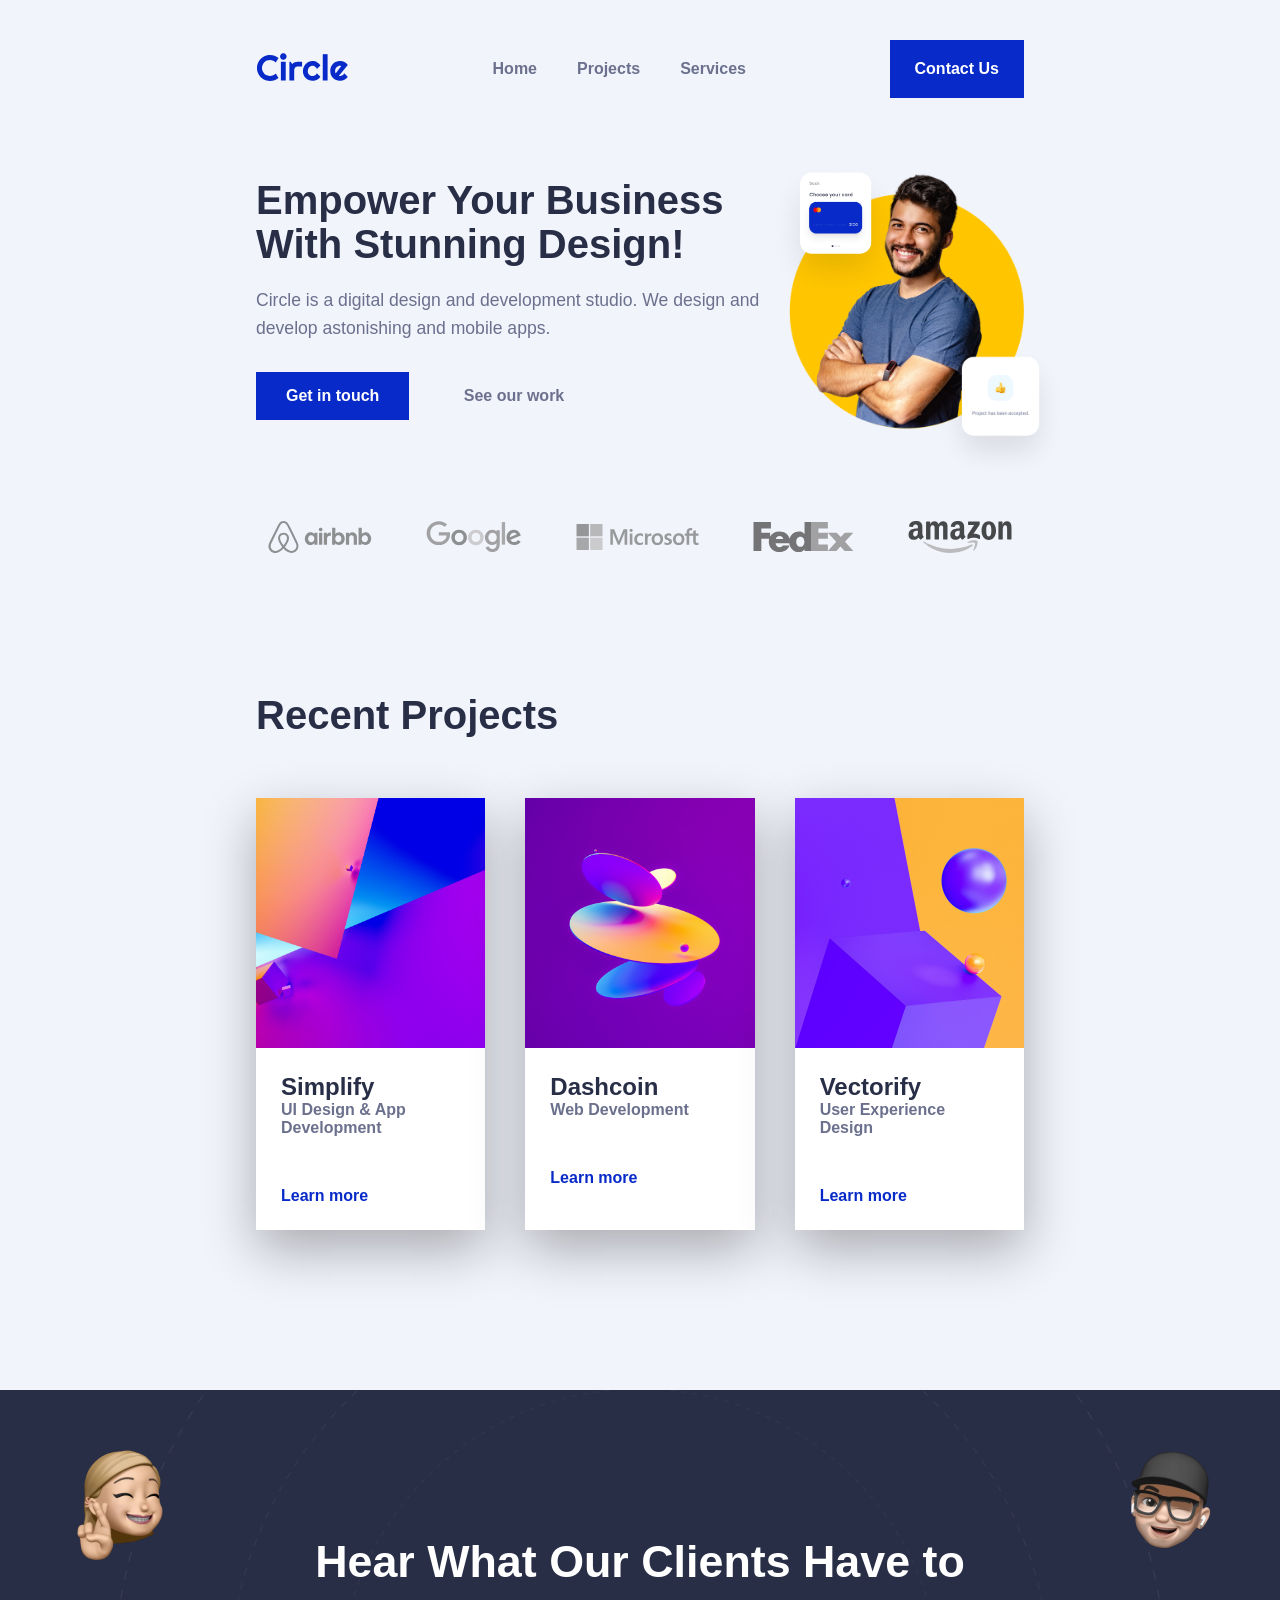
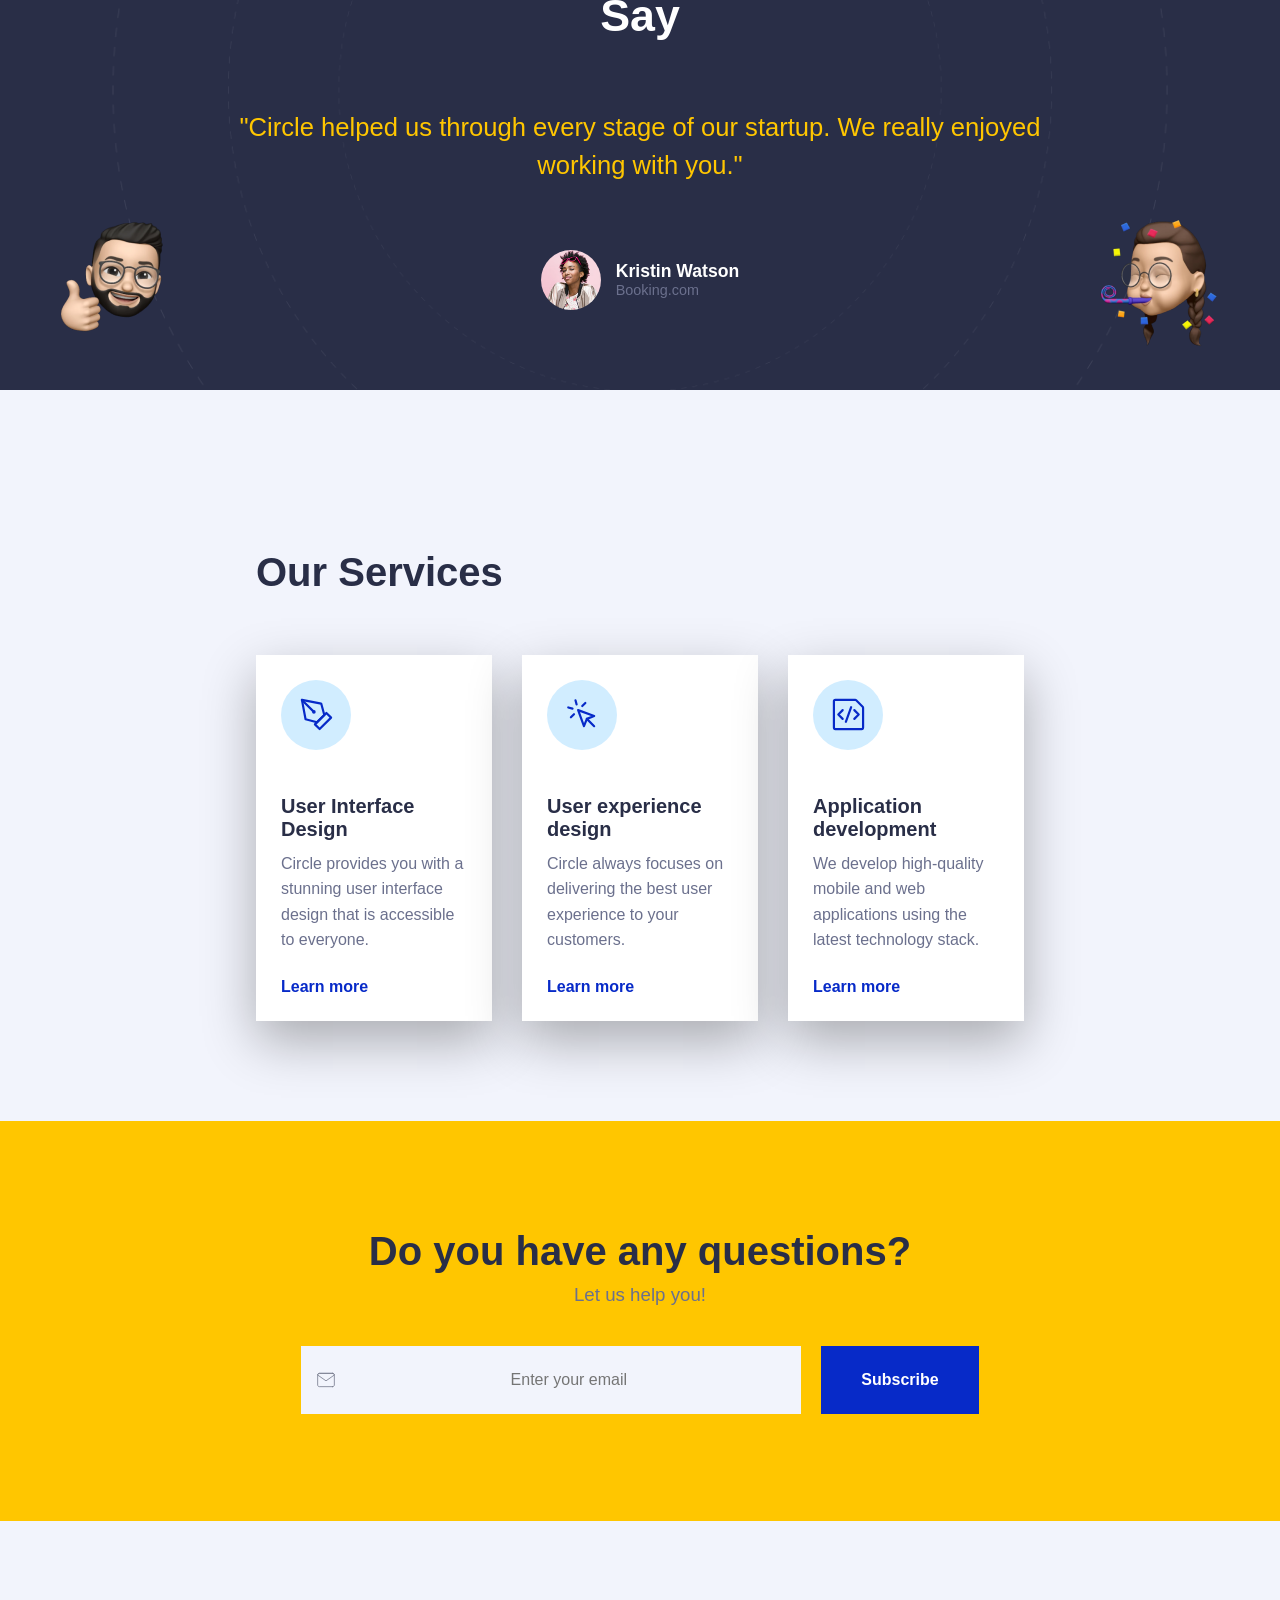
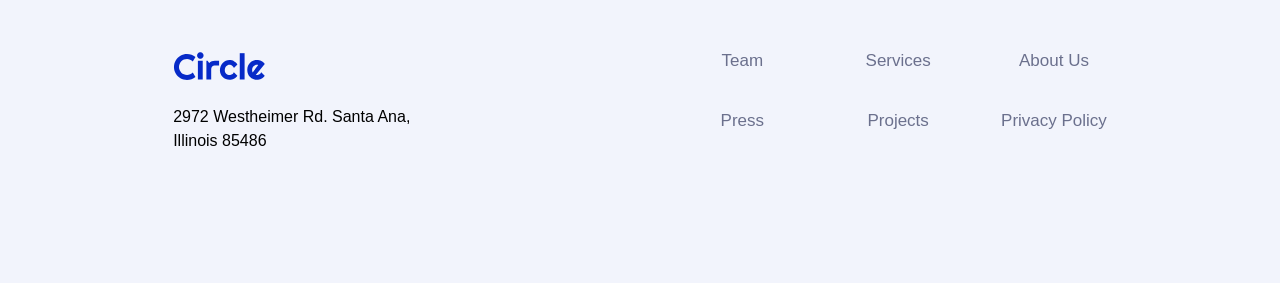
==== commit d3e346fe: "WEB terminada. falta README y presentación" ====
--- a/index.html
+++ b/index.html
@@ -8,6 +8,8 @@
 
     <link rel="stylesheet" href="CSS/style.css">
     <link rel="stylesheet" href="CSS/index.css">
+    <link rel="stylesheet" href="CSS/burger.css">
+    <link rel="stylesheet" href="CSS/arrow-scroll.css">
     <link rel="stylesheet" href="CSS/responsive.css">
 
     <link rel="icon" type="image/png" sizes="32x32" href="images/favicon/favicon-32x32.png">
@@ -36,7 +38,7 @@
                 <a href="contact.html" class="btn-contact">Contact Us</a>
 
                 <!-- botón de menú hamburguesa escondido -->
-                <!-- Lo crearemos con CSS y JavaScript para que solo aparezca en pantallas pequeñas -->
+                <!-- Lo crearemos con CSS. solo aparezca responsive en pantallas pequeñas -->
                 <div class="nav-menu-icon" id="hamburger-menu">
                     <span></span>
                     <span></span>
@@ -77,11 +79,11 @@
             </div>
 
             <section id="clients">
-                <a href="#"><img src="images/logos/airbnb-logo.svg" alt="Airbnb Logo"></a>
-                <a href="#"><img src="images/logos/google-logo.svg" alt="Google Logo"></a>
-                <a href="#"><img src="images/logos/microsoft-logo.svg" alt="Microsoft Logo"></a>
-                <a href="#"><img src="images/logos/fedex-logo.svg" alt="FedEx Logo"></a>
-                <a href="#"><img src="images/logos/amazon-logo.svg" alt="Amazon Logo"></a>
+                <a href="https://www.airbnb.es/"><img src="images/logos/airbnb-logo.svg" alt="Airbnb Logo"></a>
+                <a href="https://www.google.com/"><img src="images/logos/google-logo.svg" alt="Google Logo"></a>
+                <a href="https://www.microsoft.com/"><img src="images/logos/microsoft-logo.svg" alt="Microsoft Logo"></a>
+                <a href="https://www.fedex.com/"><img src="images/logos/fedex-logo.svg" alt="FedEx Logo"></a>
+                <a href="https://www.amazon.es/"><img src="images/logos/amazon-logo.svg" alt="Amazon Logo"></a>
             </section>
 
             <section id="projects">
@@ -196,7 +198,11 @@
 
             </section>
 
-            <span class="arrow-up"></span>
+            <!-- Botón para volver al inicio, inicialmente oculto, se mostrará al hacer scroll hacia abajo -->
+            <button id="btn-back-to-top" title="Ir arriba">
+                <span>↑</span>
+            </button>
+
         </main>
 
         <footer class="footer">
@@ -220,12 +226,11 @@
             </ul>
         </footer>
 
-        <!-- Botón para volver al inicio, inicialmente oculto, se mostrará al hacer scroll hacia abajo -->
-        <button id="btn-back-to-top" title="Ir arriba">
-            <span>↑</span>
-        </button>
-
+        
+
+        <!-- enlace al script de proyectos -->
         <script src="Scripts/index.js"></script>
+        <script src="Scripts/arrow-scroll.js"></script>
     
     </body>
 </html>
--- a/CSS/style.css
+++ b/CSS/style.css
@@ -30,8 +30,8 @@
     background-color: var(--color-light-1);
     font-family: 'Roboto', sans-serif;
     overflow-x: hidden; /* Corta cualquier cosa que sobresalga por los lados */
-    width: 100%;
     position: relative;
+    scroll-behavior: smooth;
 }
 
 /* Imágenes. Aseguramos que se muestren correctamente */
@@ -47,11 +47,10 @@
     align-items: center;            
     padding: 40px 20%;              
 }
-.nav-menu-icon {
-  display: none; /* Oculto por defecto, se mostrará en móvil */
-
-}
-
+
+a {
+    text-decoration: none;
+}
 .nav-links {
     display: flex;
     list-style: none;
@@ -61,7 +60,6 @@
 }
 
 .nav-links a {
-    text-decoration: none;
     color: var(--color-dark-2);                  
     font-weight: 700;
     font-family: sans-serif;
@@ -71,7 +69,6 @@
     background-color: var(--color-blue-1);      
     color: white;
     padding: 20px 25px;
-    text-decoration: none;
     font-weight: bold;
     border-radius: 0px;             
     transition: background 0.3s;
@@ -87,22 +84,6 @@
 
 .logo img {
     height: 30px;                   
-}
-
-/* Menú Lateral Móvil */
-.mobile-menu {
-    position: fixed;
-    top: 0;
-    right: -100%; /* Totalmente fuera de la pantalla a la derecha */
-    width: 200px;  /* Ancho del menú */
-    height: 100%;
-    background-color: rgba(7, 42, 200, 0.90); /* Azul oscuro transparente */
-    z-index: 2000; /* Por encima de todo */
-    display: flex;
-    flex-direction: column;
-    padding: 80px 40px;
-    transition: right 0.5s ease-in-out; /* Animación de deslizamiento */
-    box-shadow: -5px 0 15px rgba(0,0,0,0.3);
 }
 
 /* Estilos de las tarjetas de projects en index.html y projects.html*/
@@ -168,7 +149,6 @@
 }
 
 .project-contaier a {
-    text-decoration: none;
     color: var(--color-blue-1);
     font-weight: 600;
     margin-bottom: 25px;
@@ -187,45 +167,6 @@
 }
 .project-contaier article{
     box-shadow: 0 20px 50px rgba(0, 0, 0, 0.3);
-}
-
-
-/* Clase que activaremos con JS para mostrar el menú */
-.mobile-menu.active {
-    right: 0; /* Lo movemos al borde derecho */
-}
-
-.close-menu {
-    position: absolute;
-    top: 17px;
-    right: 25px;
-    font-size: 35px;
-    color: black;
-    cursor: pointer;
-    font-weight: bold;
-}
-
-.mobile-nav-links {
-    list-style: none;
-    padding: 0;
-    margin-top: 50px;
-}
-
-.mobile-nav-links li {
-    margin-bottom: 30px;
-}
-
-.mobile-nav-links a {
-    color: var(--color-dark-2);
-    text-decoration: none;
-    font-size: 1.5rem;
-    font-weight: 600;
-    transition: opacity 0.3s;
-}
-
-.mobile-nav-links a:hover {
-    color: black;
-    opacity: 0.7;
 }
 
 /* Newsletter */
@@ -293,7 +234,6 @@
     transition: background 0.3s;
     display: flex;
     align-items: center;
-    text-decoration: none;
 }
 
 .newsletter-subscribe:hover {
@@ -345,7 +285,6 @@
 }
 
 .sitemap a {
-    text-decoration: none;
     color: var(--color-dark-2);
     font-size: 17px;
     transition: color 0.3s ease;
--- a/CSS/index.css
+++ b/CSS/index.css
@@ -2,13 +2,11 @@
 .div-hero {
     display: flex;
     align-items: center;
-    justify-content: space-between;
     padding: 30px 20%;
 }
 
 .hero-content {
-    flex: 1;
-    max-width: 500px;
+    max-width: 600px;
 }
 
 .hero-content h1 {
@@ -31,7 +29,6 @@
 .hero-content .btn-get {
     display: inline-block;
     padding: 15px 30px;
-    text-decoration: none;
     font-weight: bold;
     margin-right: 20px;
     transition: all 0.3s;
@@ -59,8 +56,7 @@
     display: flex;
     justify-content: center;
     align-items: center;
-    width: 50%;
-    max-width: 500px;
+    width: 400px;
     margin: 0 auto;
 }
 
@@ -267,86 +263,8 @@
 }
 
 #services a {
-    text-decoration: none;
     color: var(--color-blue-1);
     font-weight: 600;
     transition: color 0.3s;
 }
 
-/* ARROW Botón volver al inicio */
-#btn-back-to-top {
-    position: fixed;
-    bottom: 30px;
-    right: 30px;
-    border: 0;
-    
-    /* Degradado de fondo original */
-    background-image: linear-gradient(
-        200deg,
-        #9500ff,
-        #09f,
-        #00DDFF
-    );
-    border-radius: 50%;
-    
-    /* Dimensiones fijas para círculo perfecto */
-    width: 60px;
-    height: 60px;
-    
-    /* Centrado del contenido */
-    display: none;  /* Oculto por defecto, se mostrará con JS */
-    justify-content: center;
-    align-items: center;
-    
-    padding: 0;
-    cursor: pointer;
-    z-index: 1000;
-    transition: .3s;
-    overflow: hidden; /* Importante para el efecto hover */
-}
-
-/* El span ahora lo usamos solo para centrar la flecha CSS */
-#btn-back-to-top span {
-    position: relative;
-    width: 100%;
-    height: 100%;
-    display: flex;
-    justify-content: center;
-    align-items: center;
-    transition: .3s;
-}
-
-/* DIBUJAMOS LA FLECHA CSS, porque en html no se puede dar el grosor a la flecha*/
-/* La línea vertical de la flecha */
-#btn-back-to-top span::before {
-    content: '';
-    position: absolute;
-    width: 6px;          
-    height: 16px;         
-    background-color: #fff; 
-    border-radius: 3px;
-    top: 31px;            
-}
-
-/* La punta de la flecha (Triángulo chato) */
-#btn-back-to-top span::after {
-    content: '';
-    position: absolute;
-    width: 0;
-    height: 0;
-    border-left: 14px solid transparent;  /* Aumentado ligeramente para anchura visual */
-    border-right: 14px solid transparent; /* Aumentado ligeramente para anchura visual */
-    border-bottom: 18px solid #fff;        /* Altura de la punta ligeramente aumentada */
-    top: 15px;            /* Posición vertical de la punta subida ligeramente */
-}
-
-/* --- EFECTOS HOVER Y ACTIVE --- */
-
-/* Mantenemos tu efecto hover elegante con transparencia */
-#btn-back-to-top:hover span {
-    background-color: rgba(0, 0, 0, 0.5);
-}
-
-#btn-back-to-top:active {
-    transform: scale(0.9);
-}
--- a/CSS/burger.css
+++ b/CSS/burger.css
@@ -0,0 +1,60 @@
+/* Esto oculta el icono y lo saca del flujo del flexbox */
+.nav-menu-icon {
+    display: none;
+}
+
+/* Menú Lateral Móvil */
+.mobile-menu {
+    position: fixed;
+    top: 0;
+    right: -100%; /* Totalmente fuera de la pantalla a la derecha */
+    width: 200px;  /* Ancho del menú */
+    height: 100%;
+    background-color: rgba(7, 42, 200, 0.90); /* Azul oscuro transparente */
+    z-index: 2000; /* Por encima de todo */
+    display: flex;
+    flex-direction: column;
+    padding: 80px 40px;
+    transition: right 0.5s ease-in-out; /* Animación de deslizamiento  */
+    box-shadow: -5px 0 15px rgba(0,0,0,0.3);
+}
+
+
+/* Clase que activaremos con JS para mostrar el menú */
+/* menu nav de la hamburguesa */
+.mobile-menu.active {
+    right: 0; /* Lo movemos al borde derecho */
+}
+
+/* X de cerrar el menu*/
+.close-menu {
+    position: absolute;
+    top: 17px;
+    right: 25px;
+    font-size: 35px;
+    color: black;
+    cursor: pointer;
+    font-weight: bold;
+}
+
+.mobile-nav-links {
+    list-style: none;
+    padding: 0;
+    margin-top: 50px;
+}
+
+.mobile-nav-links li {
+    margin-bottom: 30px;
+}
+
+.mobile-nav-links a {
+    color: var(--color-dark-2);
+    font-size: 1.5rem;
+    font-weight: 600;
+    transition: opacity 0.3s;
+}
+
+.mobile-nav-links a:hover {
+    color: black;
+    opacity: 0.7;
+}
--- a/CSS/arrow-scroll.css
+++ b/CSS/arrow-scroll.css
@@ -0,0 +1,76 @@
+/* ARROW Botón volver al inicio */
+#btn-back-to-top {
+    position: fixed;
+    bottom: 30px;
+    right: 30px;
+    border: 0;
+    
+    /* Degradado de fondo original */
+    background-image: linear-gradient(
+        200deg,
+        #9500ff,
+        #09f,
+        #00DDFF
+    );
+    border-radius: 50%;
+    
+    /* Dimensiones fijas para círculo perfecto */
+    width: 60px;
+    height: 60px;
+    
+    /* Centrado del contenido */
+    display: none;  /* Oculto por defecto, se mostrará con JS */
+    justify-content: center;
+    align-items: center;
+    
+    padding: 0;
+    cursor: pointer;
+    z-index: 1000;
+    transition: .3s;
+    overflow: hidden; /* Importante para el efecto hover */
+}
+
+/* El span ahora lo usamos solo para centrar la flecha CSS */
+#btn-back-to-top span {
+    position: relative;
+    width: 100%;
+    height: 100%;
+    display: flex;
+    justify-content: center;
+    align-items: center;
+    transition: .3s;
+}
+/* DIBUJAMOS LA FLECHA CSS, porque en html no se puede dar el grosor a la flecha*/
+/* La línea vertical de la flecha */
+#btn-back-to-top span::before {
+    content: '';
+    position: absolute;
+    width: 6px;          
+    height: 16px;         
+    background-color: #fff; 
+    border-radius: 3px;
+    top: 31px;            
+}
+
+/* La punta de la flecha (Triángulo chato) */
+#btn-back-to-top span::after {
+    content: '';
+    position: absolute;
+    width: 0;
+    height: 0;
+    border-left: 14px solid transparent;  /* Aumentado ligeramente para anchura visual */
+    border-right: 14px solid transparent; /* Aumentado ligeramente para anchura visual */
+    border-bottom: 18px solid #fff;        /* Altura de la punta ligeramente aumentada */
+    top: 15px;            /* Posición vertical de la punta subida ligeramente */
+}
+
+/* --- EFECTOS HOVER Y ACTIVE --- */
+
+/* Mantenemos tu efecto hover elegante con transparencia */
+#btn-back-to-top:hover span {
+    background-color: rgba(0, 0, 0, 0.5);
+}
+
+#btn-back-to-top:active {
+    transform: scale(0.9);
+}
--- a/CSS/responsive.css
+++ b/CSS/responsive.css
@@ -1,9 +1,13 @@
 /* RESPONSIVE */
 
-@media (max-width: 1406px) {
-    #projects, #services, #clients {
-        padding: 50px; /* Reducimos el padding a 50px */
-    }
+
+
+@media (max-width: 986px) {
+    
+    nav, .div-hero, #projects, #services, #clients {
+        padding: 20px; /* Reducimos el padding de 20% a algo fijo para móvil */
+    }
+    
     /* atacamos antes la section hero para que se vea mejor*/
    /* section hero */
     .div-hero {
@@ -37,60 +41,9 @@
     }
 
 
-    /* section projects */
-    /* Forzamos a que el contenedor use exactamente 2 columnas */
-    .project-contaier {
-        display: grid;
-        grid-template-columns: repeat(2, 1fr);
-        gap: 50px; /* espacio entre las tarjetas */
-       
-    }
-    /* Si el último elemento es impar, lo centramos ocupando las dos columnas */
-    .project-contaier article:last-child:nth-child(odd) {
-        grid-column: 1 / span 2; /* Ocupa el ancho de las dos columnas */
-        justify-self: center;    /* Se centra horizontalmente */
-        width: 45%;              /* Ajusta este ancho para que coincida con las de arriba */
-    }
-    
-    /* section services */
-
-    /* Corregido: Usamos el ID #services para que el navegador sepa a qué sección aplicar el grid de 2 columnas */
-    #services .project-contaier {
-        display: grid;
-        grid-template-columns: repeat(2, 1fr);
-        gap: 30px;
-    }
-
-    /* Centramos la última tarjeta de servicios si es impar */
-    #services .project-contaier article:last-child:nth-child(odd) {
-        grid-column: 1 / span 2;
-        justify-self: center;
-        width: 45%;
-    }
-
-
-
-}
-
-@media (max-width: 986px) {
-    
-    nav, .div-hero, #projects, #services, #clients {
-        padding: 20px; /* Reducimos el padding de 20% a algo fijo para móvil */
-    }
-
     /* NAVEGACIÓN */
     .nav-links, .btn-contact {
         display: none; /* Ocultamos los links y el botón en móvil */
-    }
-
-    /* Creamos el hueco para la hamburguesa */
-    .nav-mobile-hamburger {
-        display: block;
-        width: 30px;
-        height: 25px;
-        cursor: pointer;
-        position: relative;
-        border: 2px dashed #072ac8; /* Marcador visual temporal */
     }
 
     .nav-menu-icon {
@@ -106,13 +59,12 @@
     .nav-menu-icon span {
         width: 100%;
         height: 3px;
-        background-color: var(--color-blue-1); /* Color azul de tu marca */
+        background-color: var(--color-blue-1); 
         border-radius: 10px;
         transition: all 0.3s linear;
     }
-    /*INDEX html*/
-
-    /* FORMULARIO */
+
+   /* FORMULARIO */
     #contact-form {
         margin: 20px;
         padding: 20px;
@@ -139,12 +91,6 @@
         padding: 18px;
     }
 
-    /* MODAL RESPONSIVE */
-    .modal-content {
-        width: 90%;
-        padding: 30px;
-    }
-    
     /* FOOTER RESPONSIVE */
     .footer {
         flex-direction: column;
@@ -238,5 +184,37 @@
         padding: 20px;          /* Ajuste de altura para que sea fácil de pulsar */
     }
 
+    /* MODAL RESPONSIVE */
+    .modal-content {
+        /* Reducimos el ancho y el padding para que sea más compacto y cuadrado */
+        width: 85%; 
+        max-width: 320px; 
+        padding: 40px 20px; /* Padding vertical más equilibrado */
+        border-radius: 10px;
+    }
+
+    .modal-logo {
+        width: 50px; /* Logo más pequeño */
+        top: 15px;
+        left: 15px;
+    }
+
+    .close-button {
+        top: 10px;
+        right: 15px;
+        font-size: 22px;
+    }
+
+    .modal-content h2 {
+        font-size: 1.3rem; /* Título más proporcionado */
+        margin-top: 1opx;  /* Dejamos espacio para el logo superior */
+        padding-bottom: 10px;
+    }
+
+    .modal-content p {
+        font-size: 0.95rem; /* Texto de cuerpo un poco más pequeño */
+        line-height: 1.4;
+    }
+
 
 }
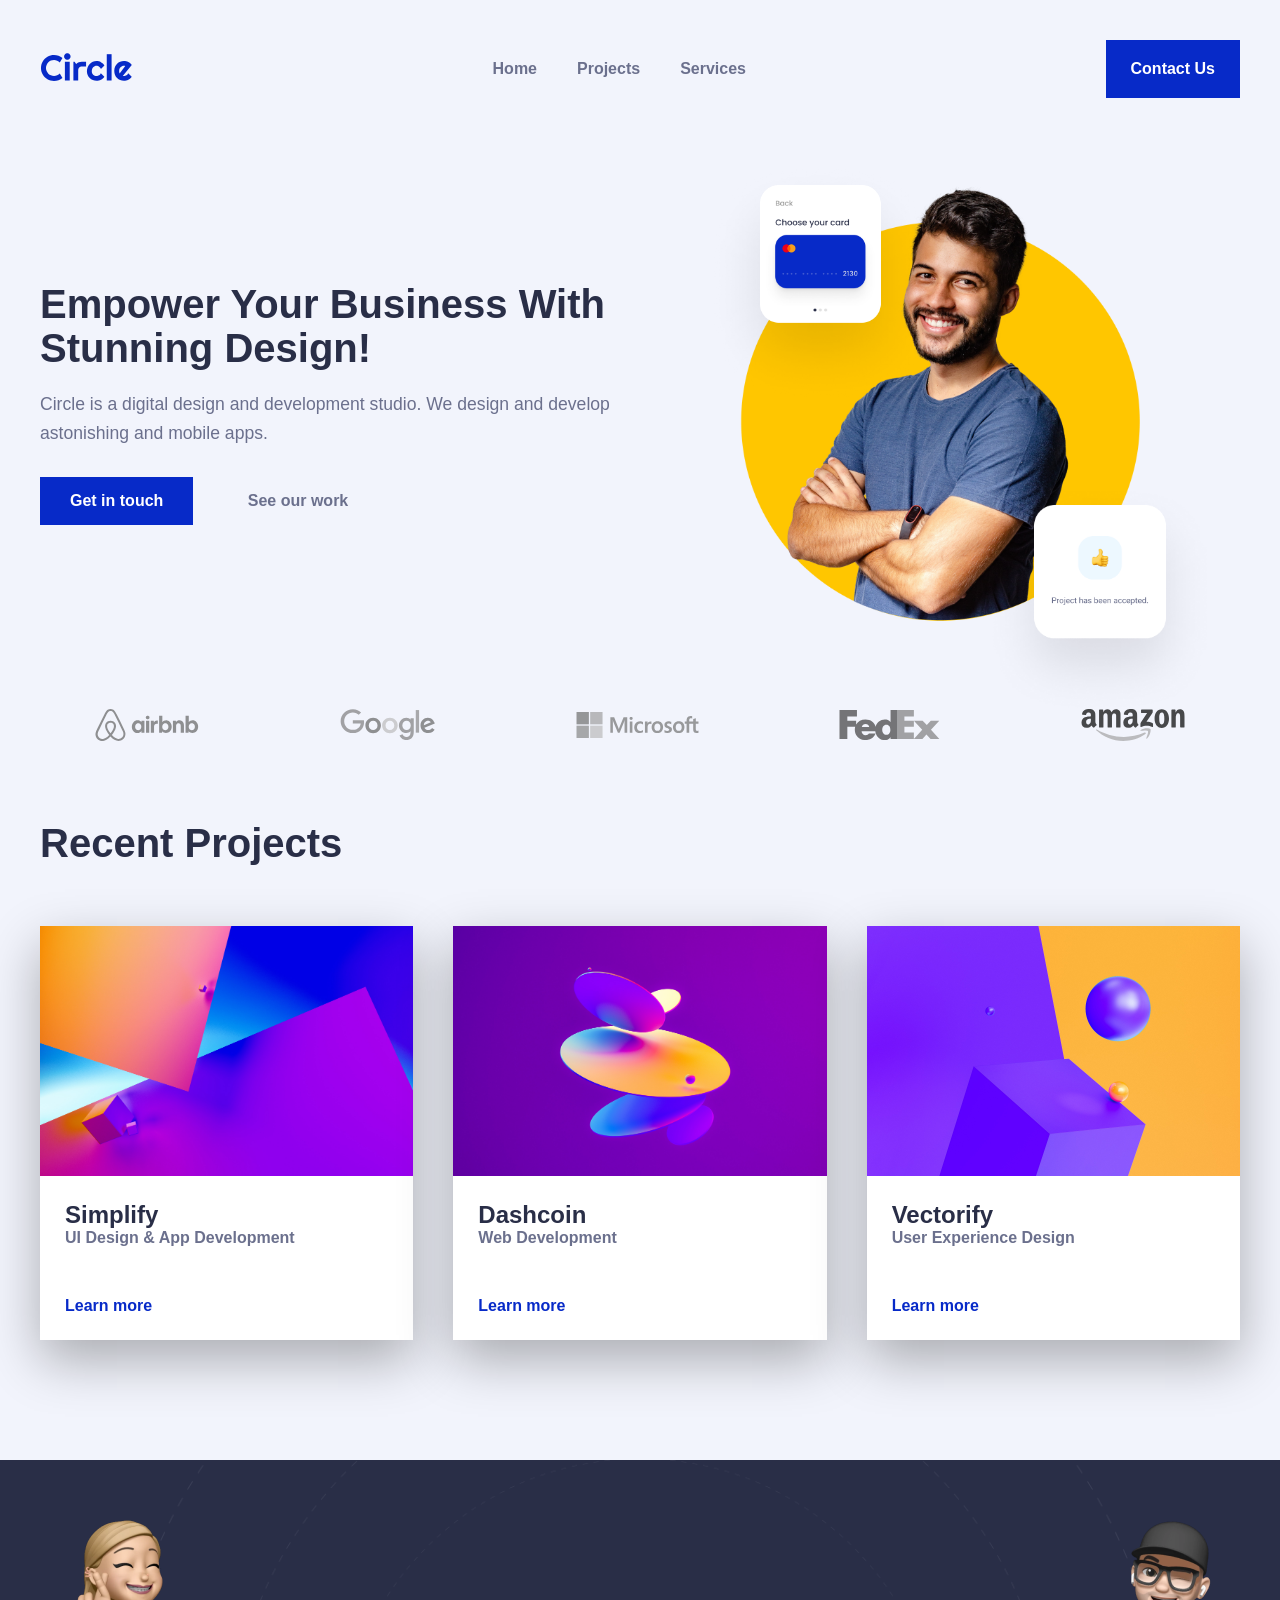
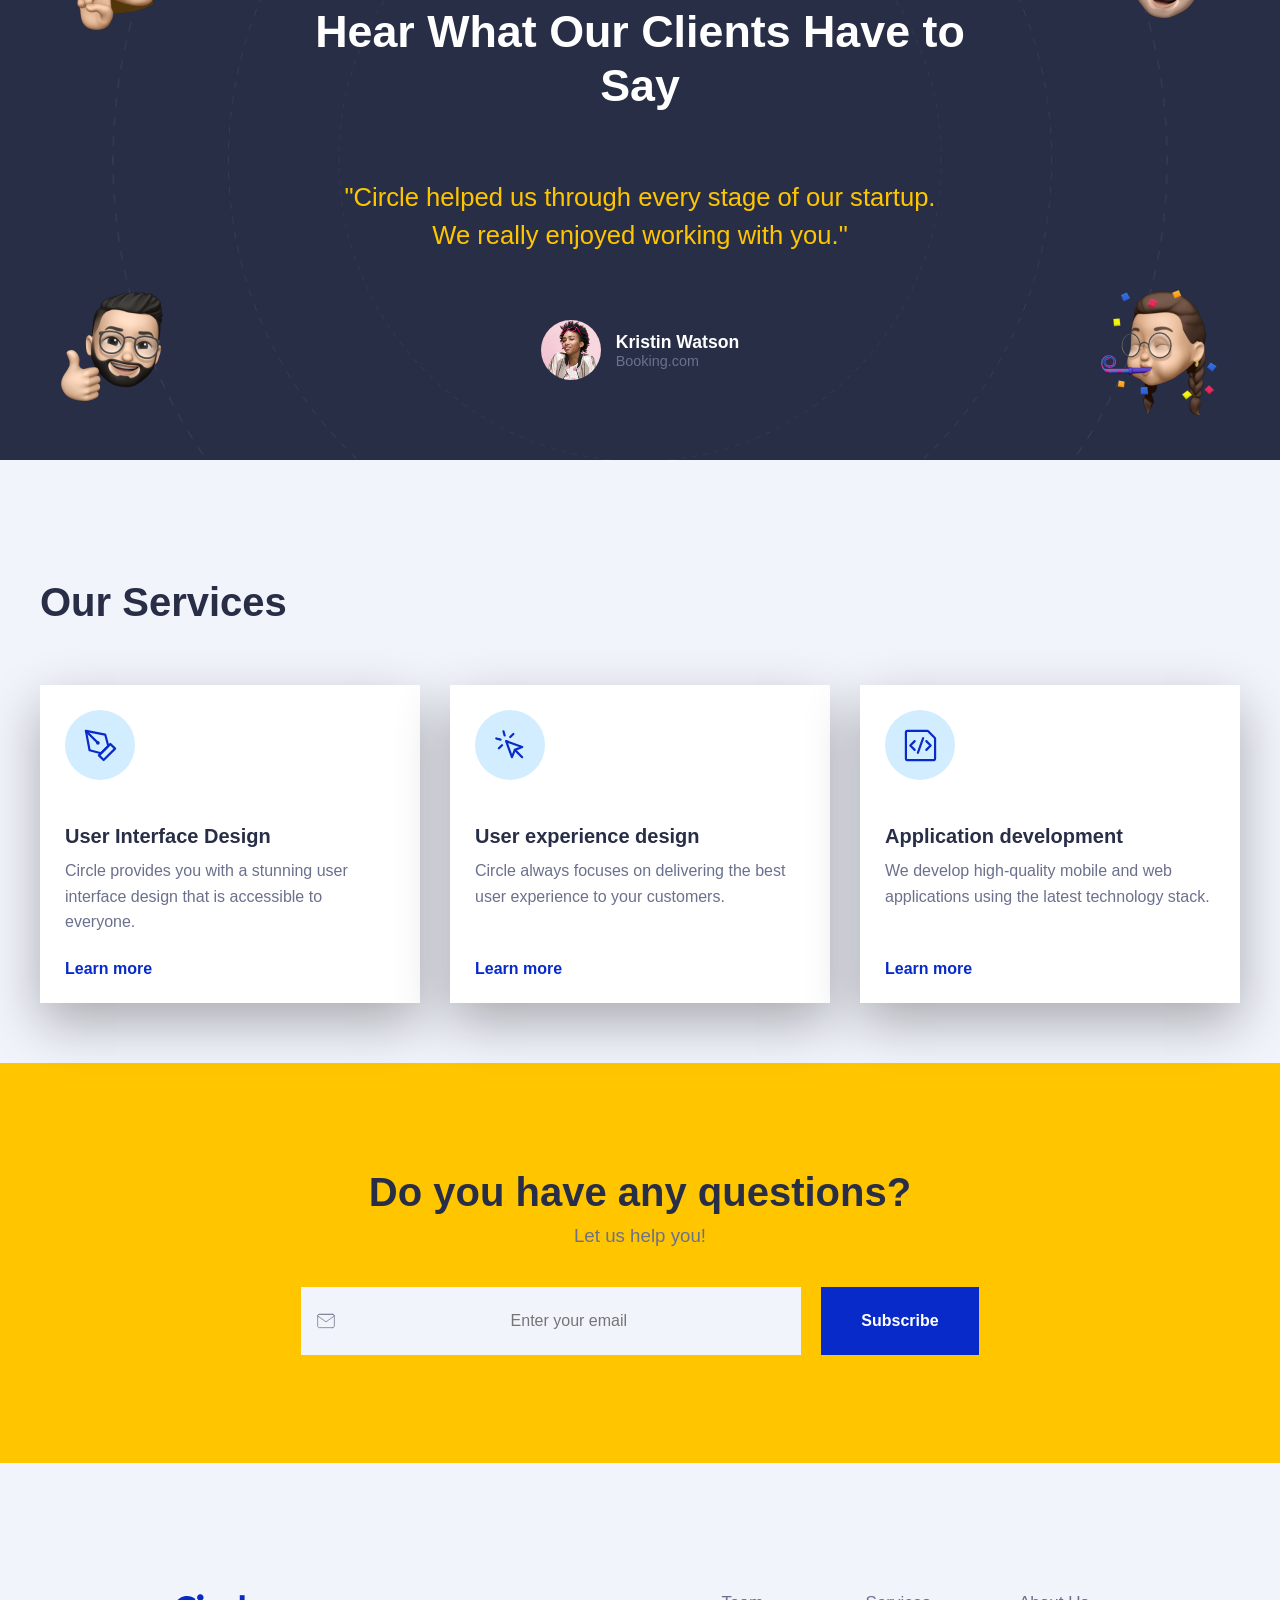
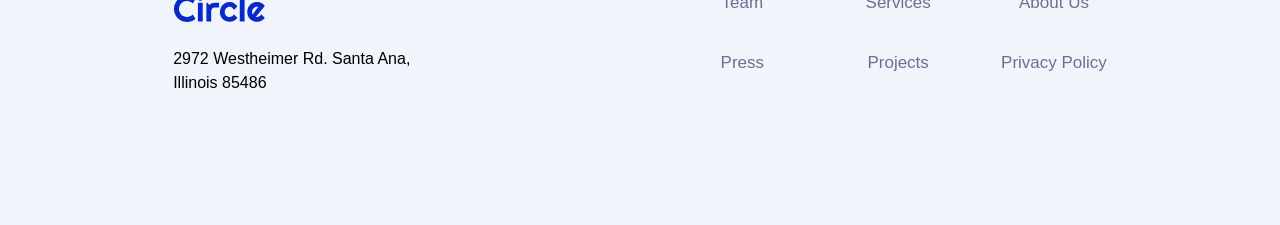
==== commit c1b1e6f9: "README creado" ====
--- a/index.html
+++ b/index.html
@@ -132,7 +132,7 @@
                 </div>
 
                 <div class="testimonial-quote">
-                    <p>"Circle helped us through every stage of our startup. We really enjoyed working with you."</p>
+                    <p>"Circle helped us through every stage of our startup.<br>We really enjoyed working with you."</p>
                 </div>
 
                 <div class="testimonial-profile">
@@ -229,8 +229,8 @@
         
 
         <!-- enlace al script de proyectos -->
-        <script src="Scripts/index.js"></script>
-        <script src="Scripts/arrow-scroll.js"></script>
+        <script src="Scripts/index.js" defer></script>
+        <script src="Scripts/arrow-scroll.js" defer></script>
     
     </body>
 </html>
--- a/CSS/style.css
+++ b/CSS/style.css
@@ -39,13 +39,23 @@
     max-width: 100%;
     height: auto;
 }
-
+nav, 
+.div-hero, 
+#projects, 
+#services,
+#clients,
+.footer {
+    max-width: 1350px; /* Igual que el Newsletter */
+    margin: 0 auto;    /* Centra la sección */
+    padding: 40px;     /* Padding normal para que no pegue a los bordes en móviles */
+    width: 100%;       /* Para que sea responsive */
+}
 /* Configuración básica de la barra */
 nav {
     display: flex;
     justify-content: space-between; 
     align-items: center;            
-    padding: 40px 20%;              
+                 
 }
 
 a {
@@ -88,10 +98,6 @@
 
 /* Estilos de las tarjetas de projects en index.html y projects.html*/
 /* Projects Section*/
-#projects {
-    padding: 80px 20%;
-}
-
 #projects h2 {
     font-size: 2.5rem;
     color: var(--color-dark-1);
@@ -250,7 +256,6 @@
     display: flex;
     justify-content: space-around; 
     align-items: flex-start;
-    max-width: 1300px; 
     margin: 50px auto;       
     padding: 80px 40px;
     width: 100%;
--- a/CSS/index.css
+++ b/CSS/index.css
@@ -2,7 +2,6 @@
 .div-hero {
     display: flex;
     align-items: center;
-    padding: 30px 20%;
 }
 
 .hero-content {
@@ -53,9 +52,7 @@
 
 .hero-image {
     position: relative; 
-    display: flex;
-    justify-content: center;
-    align-items: center;
+    display: absolute;
     width: 400px;
     margin: 0 auto;
 }
@@ -90,8 +87,7 @@
     display: flex;
     justify-content: space-around; 
     align-items: center;           
-    flex-wrap: wrap;               
-    padding: 60px 20%;             
+    flex-wrap: wrap;                          
     gap: 30px;                     
 }
 
@@ -117,7 +113,7 @@
     filter: grayscale(0%);
 }
 
-/* Testimonial Section (Cambiado a ID) */
+/* Testimonial Section */
 #testimonial {
     background-color: var(--color-dark-1);
     background-image: url("../images/testimonial-section/orbit.png");
@@ -202,10 +198,6 @@
 .emoji-4 { bottom: 40px; right: 40px; }
 
 /* Services Section (Cambiado a ID) */
-#services {
-    padding: 80px 20%;
-}
-
 #services h2 {
     font-size: 2.5rem;
     color: var(--color-dark-1);
--- a/CSS/responsive.css
+++ b/CSS/responsive.css
@@ -116,7 +116,7 @@
 
     /* MENU HAMBURGUESA*/
 
-    /* Mostramos y damos estilo al contenedor de la hamburguesa */
+    /* Mostramos */
     .nav-menu-icon {
         display: flex;
     }
